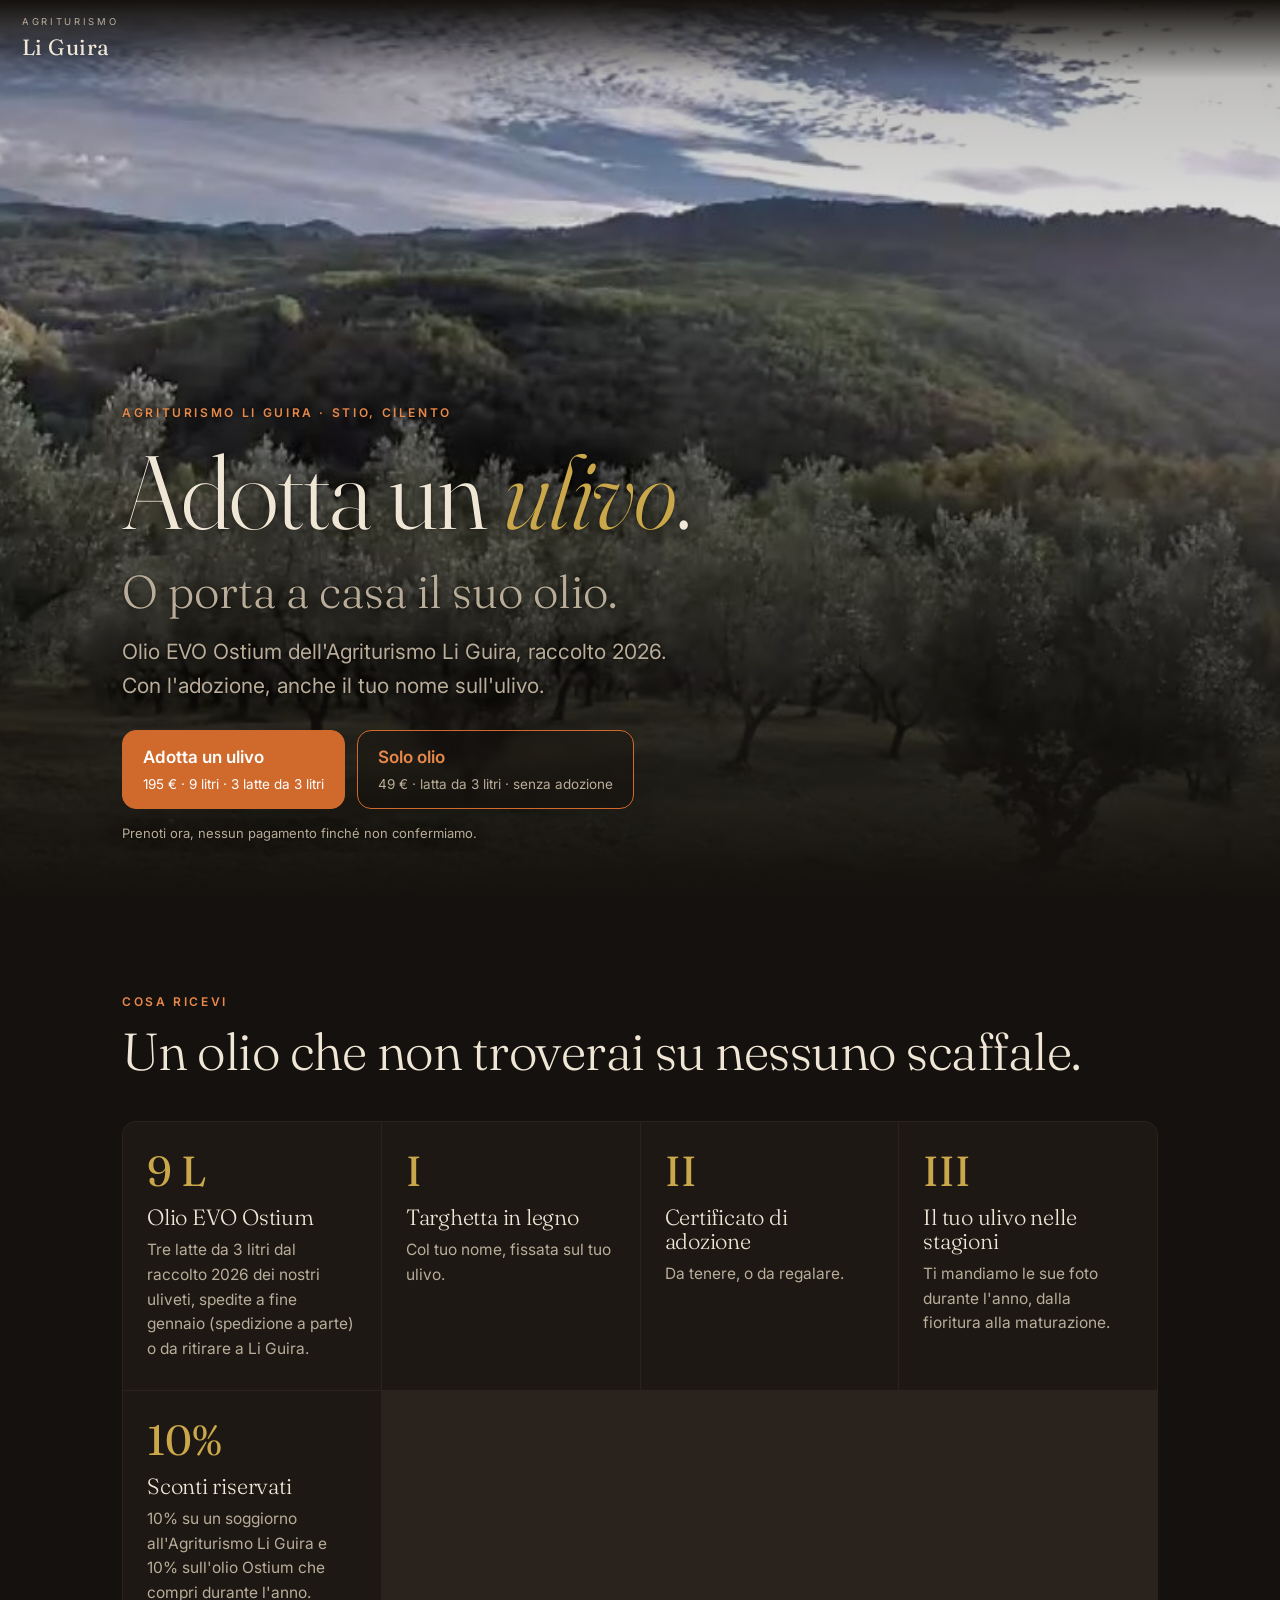
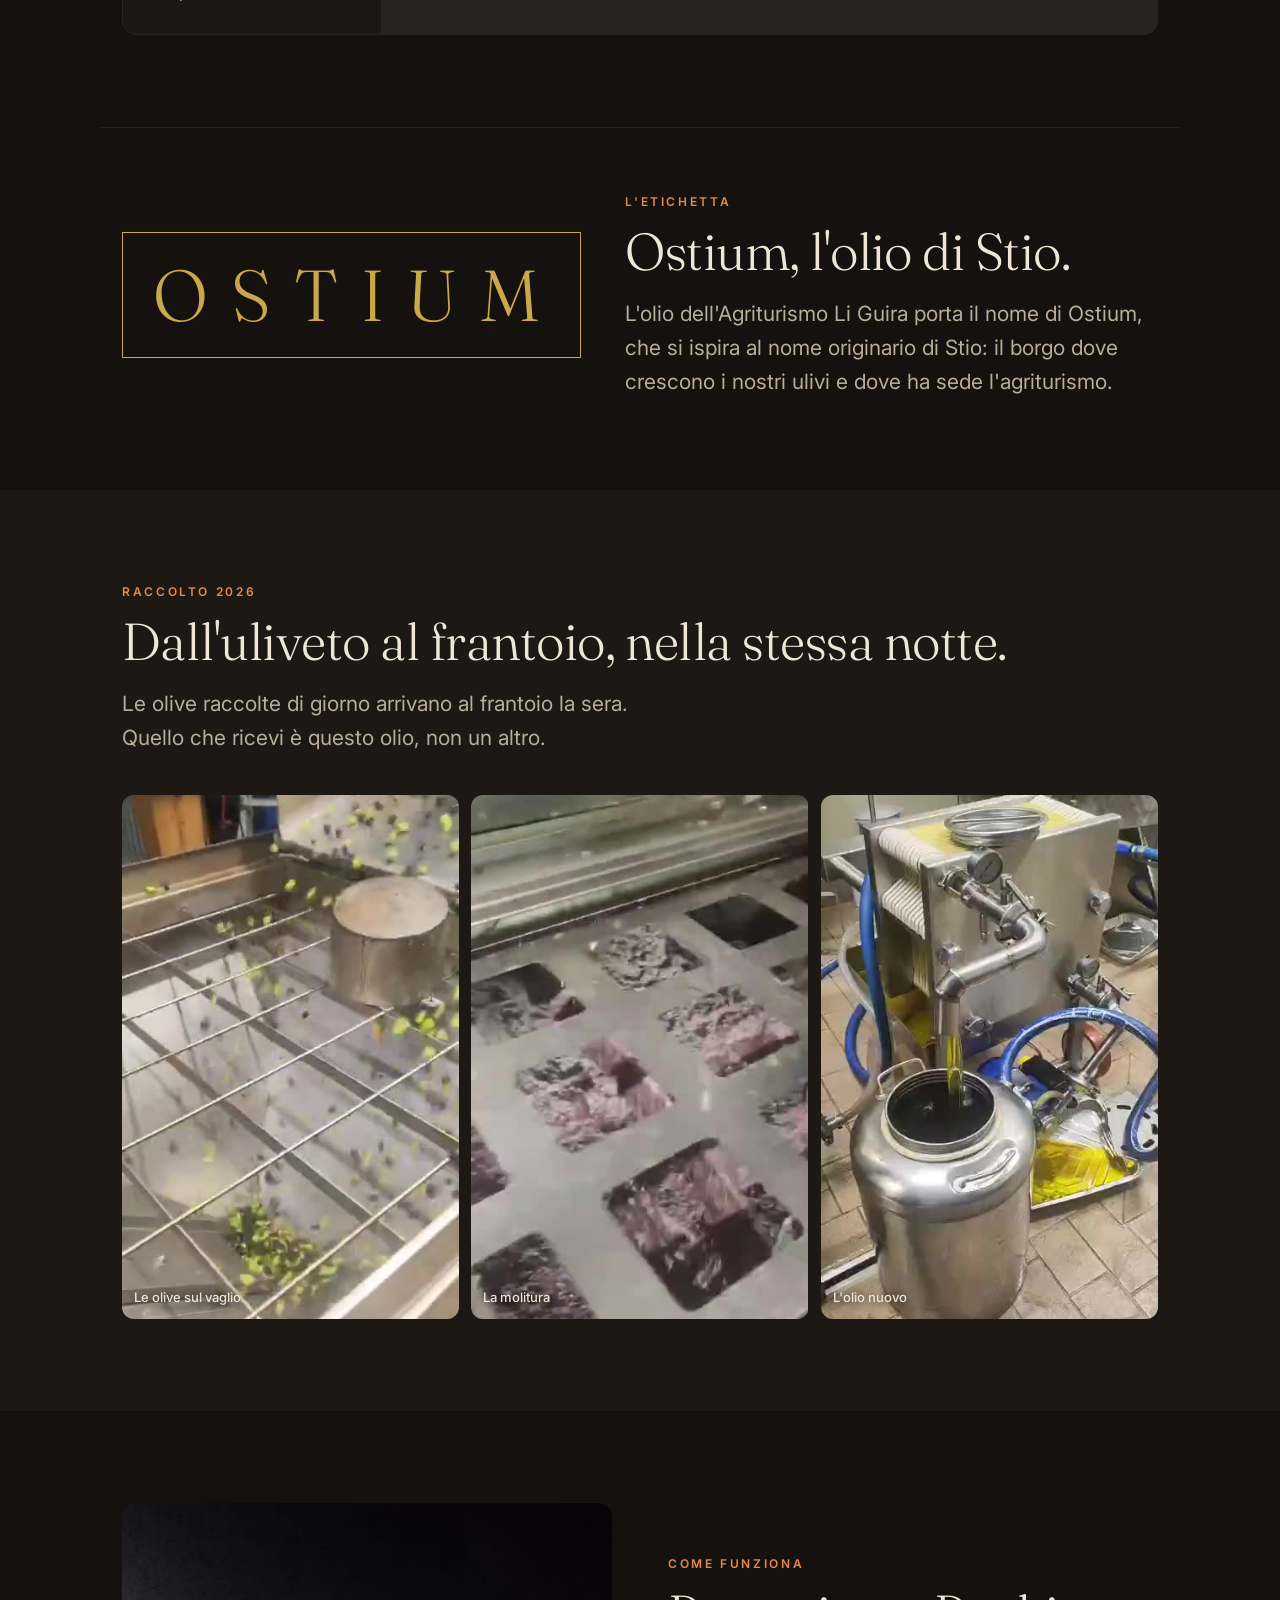
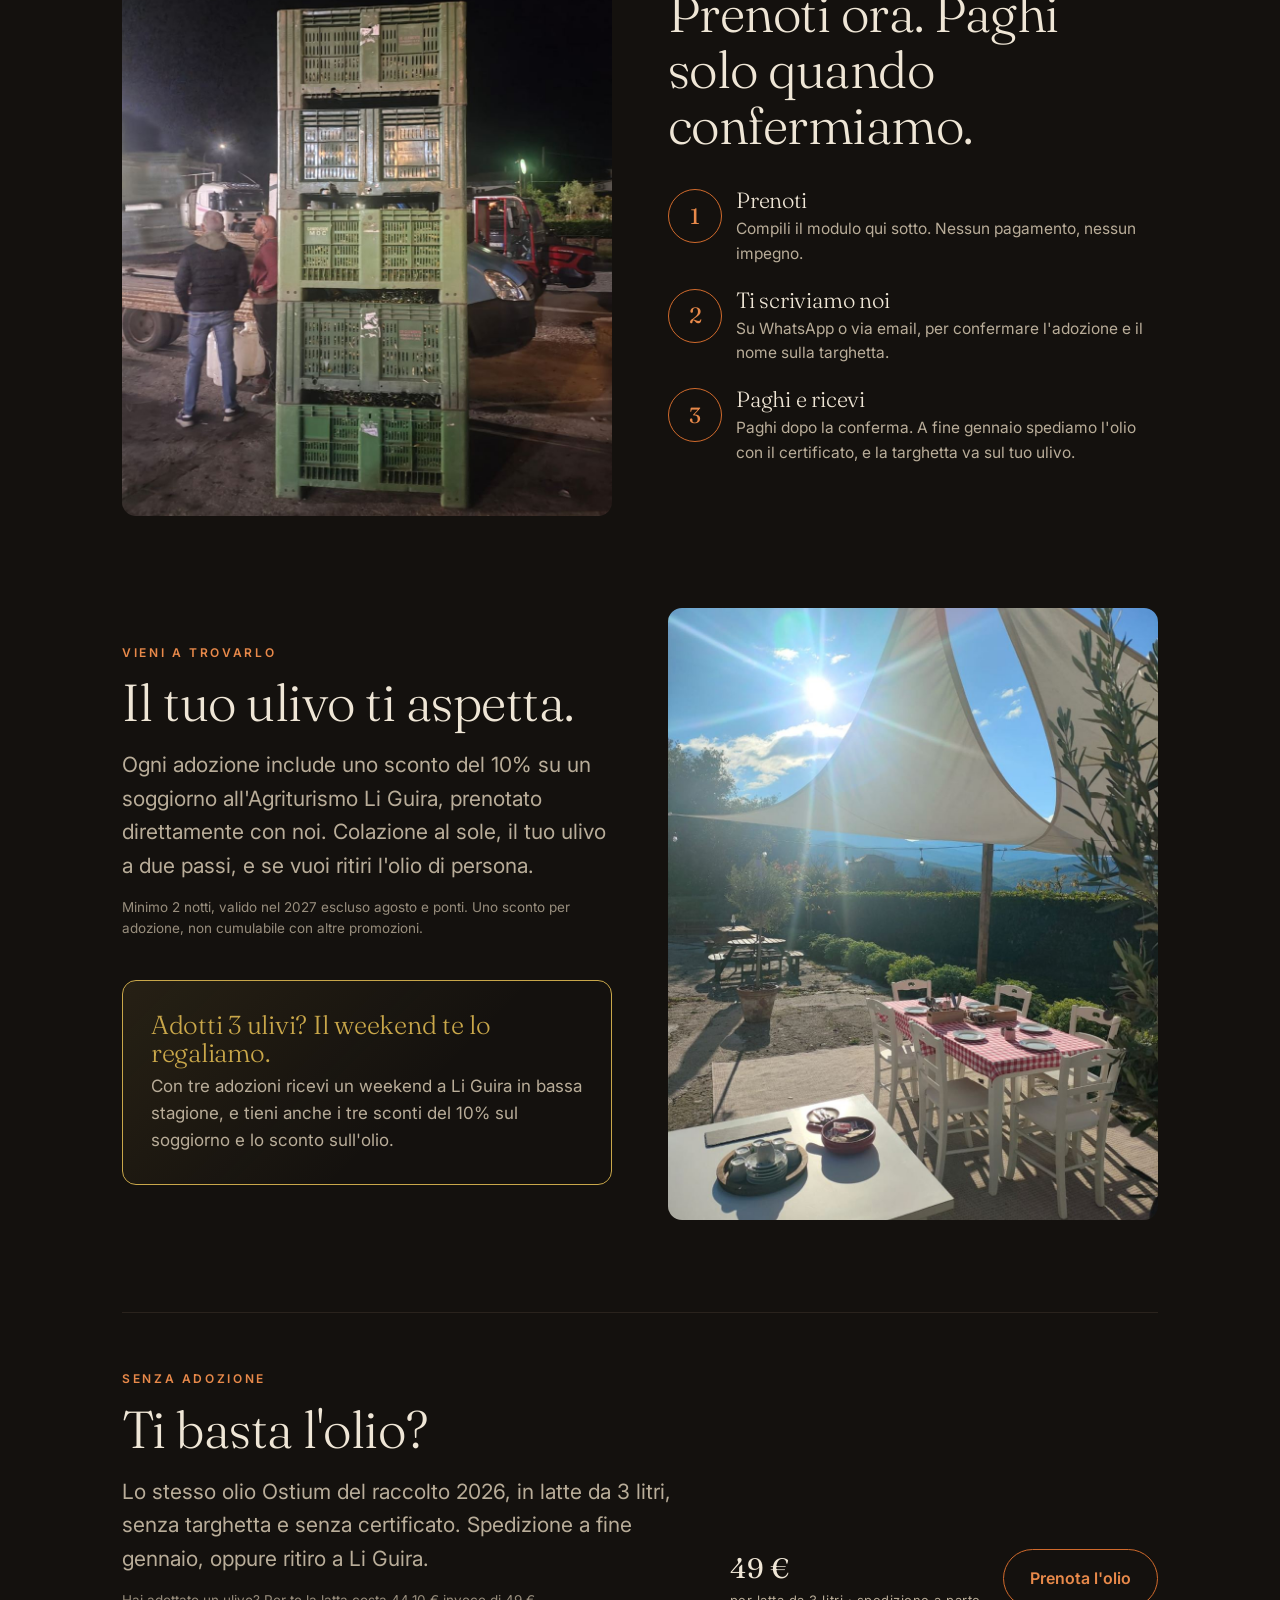
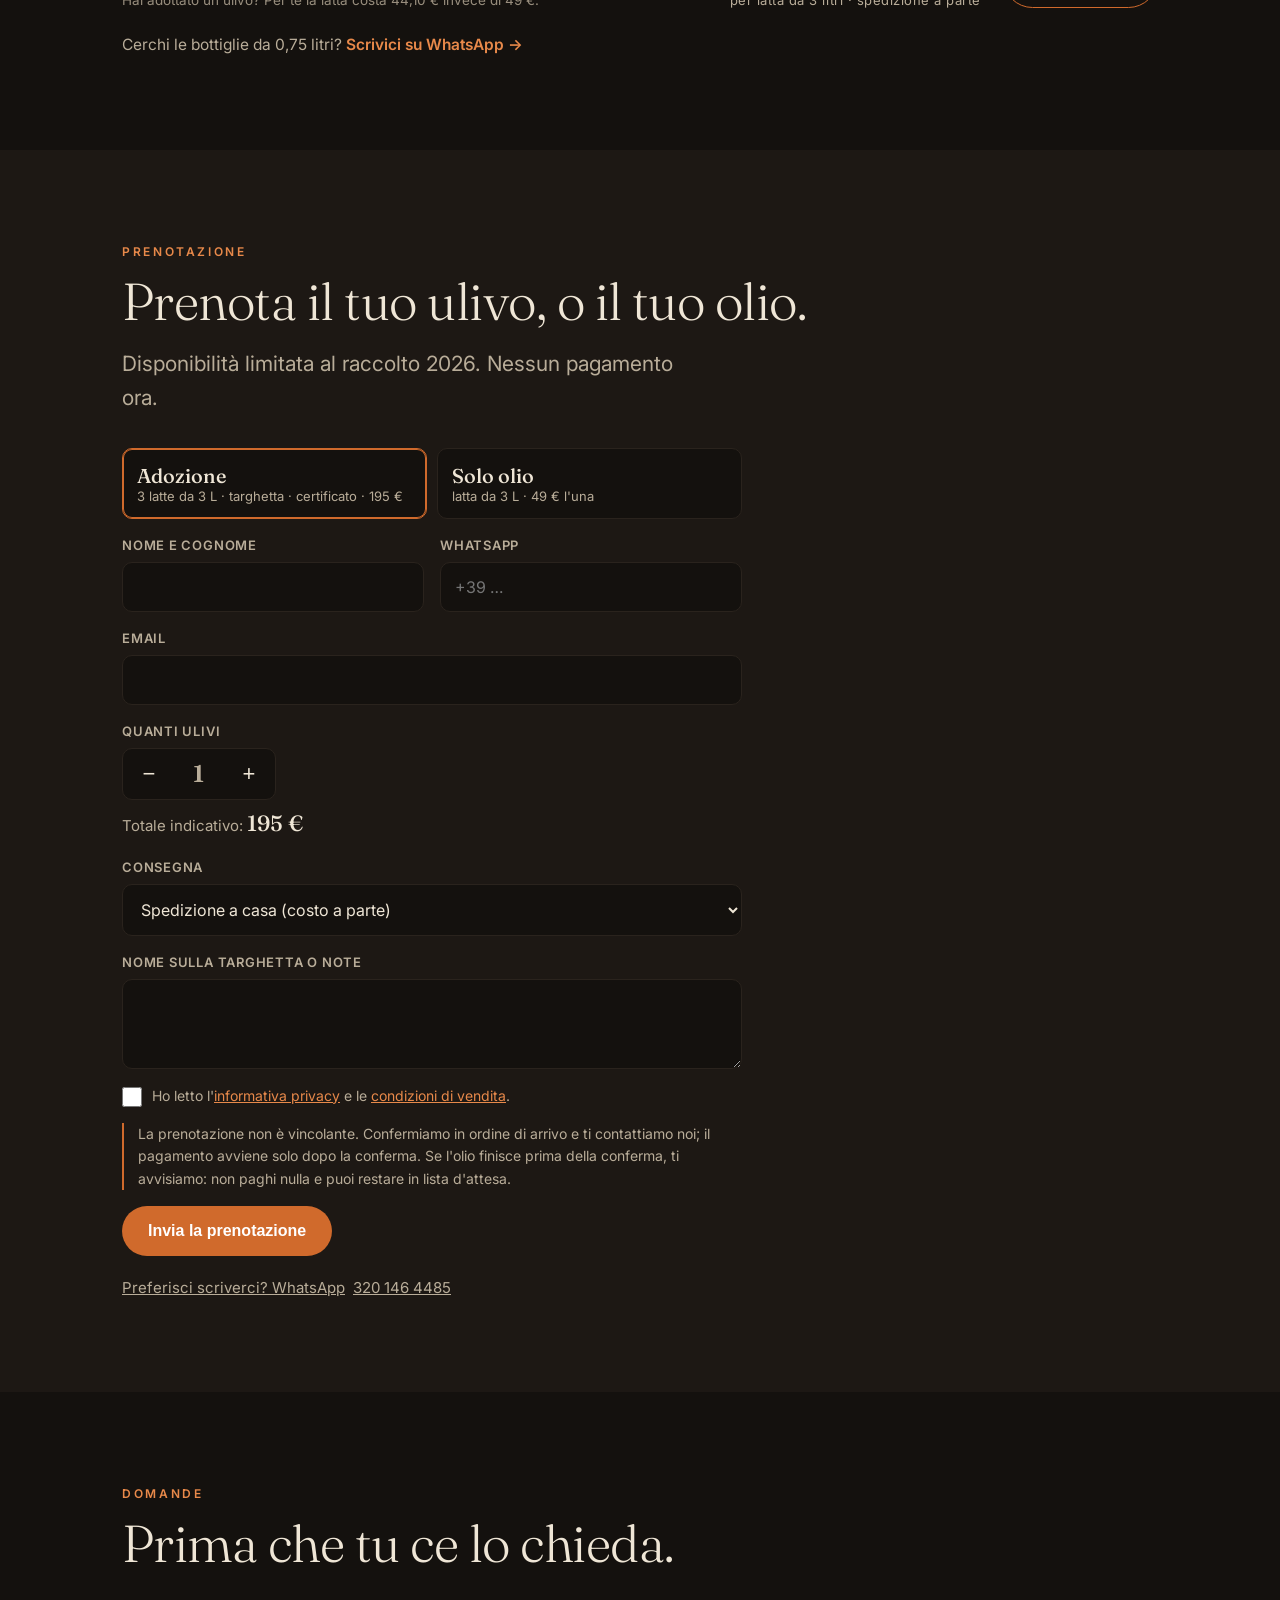
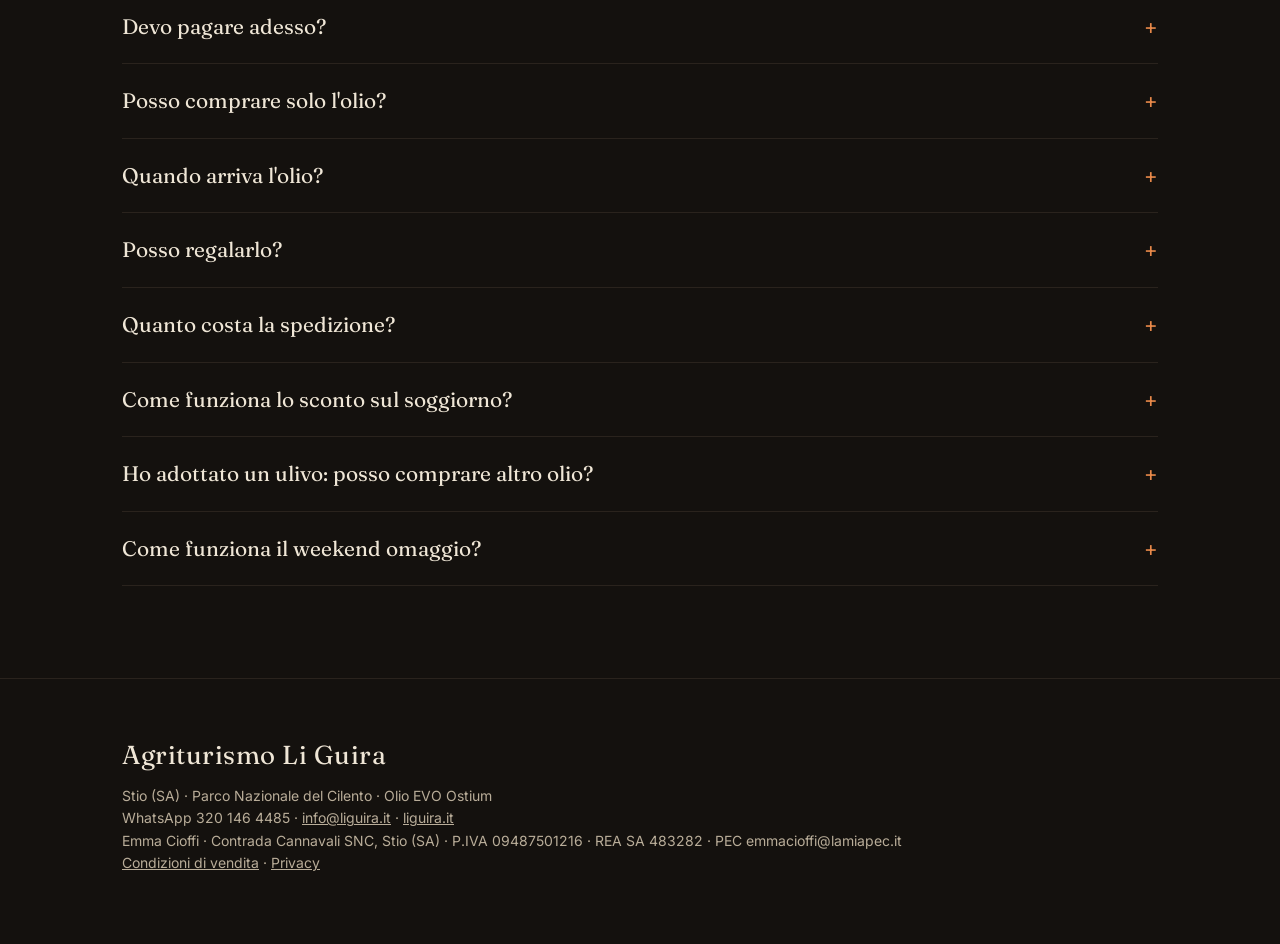
==== adotta/it/index.html @ e8464a52 "Adotta un ulivo: versione italiana (195 € adozione, 49 € latta) su /adotta/it/ Co-Authored-By: Claud" ====
<!DOCTYPE html>
<html lang="it">
<head>
<meta charset="utf-8">
<meta name="viewport" content="width=device-width, initial-scale=1">
<title>Adotta un ulivo — Agriturismo Li Guira</title>
<meta name="description" content="Adoptieren Sie einen Olivenbaum im Cilento: 9 Liter natives Olivenöl extra Ostium, nach Hause geliefert, mit Namensschild und Urkunde. Adopt an olive tree at Agriturismo Li Guira, Italy.">
<link rel="preconnect" href="https://fonts.googleapis.com">
<link rel="preconnect" href="https://fonts.gstatic.com" crossorigin>
<link href="https://fonts.googleapis.com/css2?family=Fraunces:opsz,wght@9..144,300;9..144,500&family=Inter:wght@400;500;600&display=swap" rel="stylesheet">
<style>
:root{
  --notte:#14110e; --notte2:#1d1814; --cenere:#2a231d;
  --brace:#d06a2c; --brace2:#e8894a; --oro:#c9a74a;
  --crema:#efe6d6; --crema2:#b9ad99; --oliva:#8c9159;
  --serif:'Fraunces',Georgia,serif; --sans:'Inter',system-ui,sans-serif;
}
*{box-sizing:border-box;margin:0;padding:0}
html{scroll-behavior:smooth}
body{background:var(--notte);color:var(--crema);font-family:var(--sans);font-size:17px;line-height:1.6;-webkit-font-smoothing:antialiased}
img,video{display:block;max-width:100%}
a{color:inherit}
.wrap{max-width:1080px;margin:0 auto;padding:0 22px}
.eyebrow{font-size:12px;letter-spacing:.22em;text-transform:uppercase;color:var(--brace2);font-weight:600}
h1,h2,h3{font-family:var(--serif);font-weight:300;line-height:1.08;letter-spacing:-.01em}
h2{font-size:clamp(32px,5.5vw,52px);margin:12px 0 18px}
p.lead{font-size:clamp(18px,2.2vw,21px);color:var(--crema2);max-width:560px}

/* top bar */
.bar{position:fixed;top:0;left:0;right:0;z-index:20;display:flex;justify-content:space-between;align-items:center;padding:14px 22px;background:linear-gradient(var(--notte) 0%,transparent);}
.logo{font-family:var(--serif);font-size:22px;letter-spacing:.02em;text-decoration:none}
.lang{display:flex;gap:4px;background:rgba(20,17,14,.6);border:1px solid var(--cenere);border-radius:99px;padding:3px}
.lang button{background:none;border:0;color:var(--crema2);font:600 12px var(--sans);letter-spacing:.08em;padding:6px 11px;border-radius:99px;cursor:pointer}
.lang button.on{background:var(--crema);color:var(--notte)}

.logo small{display:block;font-family:var(--sans);font-size:9.5px;letter-spacing:.28em;text-transform:uppercase;color:var(--crema2);margin-bottom:1px}
footer .logo{font-size:26px}
.ostium{display:grid;grid-template-columns:auto 1fr;gap:44px;align-items:center;border-top:1px solid var(--cenere);padding-top:64px}
.ost-mark{font-family:var(--serif);font-weight:300;font-size:clamp(40px,8vw,72px);letter-spacing:.32em;color:var(--oro);border:1px solid var(--oro);padding:26px 18px 26px 30px;line-height:1}
@media(max-width:700px){.ostium{grid-template-columns:1fr;gap:28px}.ost-mark{justify-self:start}}
.hero h1{margin-bottom:4px}
.h1b{font-family:var(--serif);font-weight:300;font-size:clamp(26px,4.6vw,46px);line-height:1.1;color:var(--crema2);margin-bottom:18px}
.choices{gap:12px!important}
.choice{display:flex;flex-direction:column;gap:2px;text-decoration:none;border:1px solid var(--brace);border-radius:14px;padding:13px 20px;min-width:210px;background:rgba(20,17,14,.35);backdrop-filter:blur(4px);transition:background .2s}
.choice b{font-size:17px;font-weight:600;color:var(--brace2)}
.choice span{font-size:13.5px;color:var(--crema2)}
.choice.main{background:var(--brace)}
.choice.main b,.choice.main span{color:#fff}
.choice:hover{background:var(--brace2)}.choice:hover b,.choice:hover span{color:#fff}
.hero .wrap .eyebrow,.hero h1,.h1b,.hero .lead,.hero-note{text-shadow:0 1px 14px rgba(0,0,0,.65),0 0 2px rgba(0,0,0,.4)}
.hero-note{font-size:13px;color:var(--crema2);margin-top:14px}
@media(max-width:480px){.choice{flex:1 1 100%}}
/* hero */
.hero{position:relative;min-height:100svh;display:flex;align-items:flex-end;overflow:hidden}
.hero video,.hero img{position:absolute;inset:0;width:100%;height:100%;object-fit:cover}
.hero img{object-position:center 70%}
.hero .h-wide{display:none}
@media(min-width:820px){.hero .h-wide{display:block}.hero .h-tall{display:none}}
.hero::after{content:"";position:absolute;inset:0;background:linear-gradient(180deg,rgba(20,17,14,.35) 0%,rgba(20,17,14,.05) 35%,rgba(20,17,14,.55) 70%,var(--notte) 100%)}
.hero .wrap{position:relative;z-index:2;padding-bottom:56px;width:100%}
.hero h1{font-size:clamp(48px,10vw,104px);margin:14px 0 18px}
.hero h1 em{font-style:italic;color:var(--oro)}
.cta{white-space:nowrap;display:inline-flex;align-items:center;gap:10px;background:var(--brace);color:#fff;text-decoration:none;font-weight:600;font-size:16px;padding:16px 26px;border-radius:99px;border:0;cursor:pointer;transition:background .2s}
.cta:hover{background:var(--brace2)}
.hero .row{display:flex;flex-wrap:wrap;align-items:center;gap:18px;margin-top:28px}
.price-tag{font-family:var(--serif);font-size:28px}
.price-tag small{font-family:var(--sans);font-size:13px;color:var(--crema2);display:block;letter-spacing:.04em}

section{padding:92px 0}

/* cosa ricevi */
.grid4{display:grid;grid-template-columns:repeat(auto-fit,minmax(220px,1fr));gap:1px;background:var(--cenere);border:1px solid var(--cenere);border-radius:14px;overflow:hidden;margin-top:42px}
.item{background:var(--notte2);padding:28px 24px}
.item .n{font-family:var(--serif);font-size:42px;color:var(--oro);line-height:1}
.item h3{font-size:22px;margin:14px 0 8px}
.item p{color:var(--crema2);font-size:15.5px}

/* filiera video */
.filiera{background:var(--notte2)}
.clips{display:grid;grid-template-columns:repeat(3,1fr);gap:12px;margin-top:40px}
.clip{position:relative;border-radius:12px;overflow:hidden;aspect-ratio:9/14;background:var(--cenere)}
.clip video{width:100%;height:100%;object-fit:cover}
.clip span{position:absolute;left:12px;bottom:12px;right:12px;font-size:13px;font-weight:500;text-shadow:0 1px 8px rgba(0,0,0,.8)}
@media(max-width:620px){.clips{grid-template-columns:repeat(3,72%);overflow-x:auto;scroll-snap-type:x mandatory;margin-right:-22px;padding-right:22px}.clip{scroll-snap-align:start}}

/* split */
.split{display:grid;grid-template-columns:1fr 1fr;gap:56px;align-items:center}
.split img{border-radius:14px;width:100%;aspect-ratio:4/5;object-fit:cover}
@media(max-width:820px){.split{grid-template-columns:1fr;gap:32px}}

/* come funziona */
.steps{counter-reset:s;display:grid;gap:22px;margin-top:36px}
.step{display:grid;grid-template-columns:52px 1fr;gap:16px;align-items:start}
.step::before{counter-increment:s;content:counter(s);width:52px;height:52px;border-radius:50%;border:1px solid var(--brace);color:var(--brace2);display:grid;place-items:center;font-family:var(--serif);font-size:22px}
.step h3{font-size:22px;margin-bottom:4px}
.step p{color:var(--crema2);font-size:15.5px}

/* bonus */
.bonus{border:1px solid var(--oro);border-radius:14px;padding:30px 28px;margin-top:40px;background:linear-gradient(135deg,rgba(201,167,74,.10),transparent 60%)}
.bonus h3{font-size:26px;color:var(--oro);margin-bottom:6px}
.bonus p{color:var(--crema2)}

/* form */
.prenota{background:var(--notte2)}
form{display:grid;gap:16px;margin-top:34px;max-width:620px}
label{display:grid;gap:6px;font-size:13px;font-weight:600;letter-spacing:.06em;text-transform:uppercase;color:var(--crema2)}
input,select,textarea{font:16px var(--sans);color:var(--crema);background:var(--notte);border:1px solid var(--cenere);border-radius:10px;padding:14px 14px;width:100%}
input:focus,select:focus,textarea:focus{outline:none;border-color:var(--brace)}
.two{display:grid;grid-template-columns:1fr 1fr;gap:16px}
@media(max-width:560px){.two{grid-template-columns:1fr}}
.stepper{display:flex;align-items:center;gap:0;border:1px solid var(--cenere);border-radius:10px;overflow:hidden;background:var(--notte);width:max-content}
.stepper button{background:none;border:0;color:var(--crema);font-size:22px;width:52px;height:50px;cursor:pointer}
.stepper output{min-width:48px;text-align:center;font-family:var(--serif);font-size:24px}
.total{font-size:15px;color:var(--crema2);text-transform:none;letter-spacing:0;font-weight:400}
.total b{color:var(--crema);font-family:var(--serif);font-size:22px;font-weight:500}
.total .gift{color:var(--oro);display:none}
.check{display:flex;gap:10px;align-items:flex-start;text-transform:none;letter-spacing:0;font-weight:400;font-size:14px}
.check input{width:20px;height:20px;margin-top:2px;accent-color:var(--brace);flex:none}
.note{font-size:14px;color:var(--crema2);border-left:2px solid var(--brace);padding-left:14px}
.wa{display:inline-flex;gap:8px;align-items:center;color:var(--crema2);font-size:15px;margin-top:4px}
.done{display:none;border:1px solid var(--oliva);border-radius:14px;padding:28px;max-width:620px;margin-top:34px}
.done h3{font-size:28px;margin-bottom:8px}

.solo{display:flex;flex-wrap:wrap;justify-content:space-between;align-items:flex-end;gap:28px;border-top:1px solid var(--cenere);padding-top:56px}
.solo-box{display:flex;align-items:center;gap:22px}
.check a{color:var(--brace2)}
footer a{color:var(--crema2)}
.todo-f{color:var(--oro)}
.terms{font-size:13.5px;color:var(--crema2);opacity:.8;margin-top:14px;max-width:520px}
.bottiglie{margin-top:22px;color:var(--crema2);font-size:15.5px}
.bottiglie a{color:var(--brace2);font-weight:600;text-decoration:none}
.cta.ghost{background:none;border:1px solid var(--brace);color:var(--brace2)}
.cta.ghost:hover{background:var(--brace);color:#fff}
.pick{display:grid;grid-template-columns:1fr 1fr;gap:10px}
.pick button{text-align:left;background:var(--notte);border:1px solid var(--cenere);border-radius:10px;padding:14px;color:var(--crema);cursor:pointer;font-family:var(--sans)}
.pick button b{display:block;font-family:var(--serif);font-weight:500;font-size:20px}
.pick button small{color:var(--crema2);font-size:13px}
.pick button.on{border-color:var(--brace);box-shadow:inset 0 0 0 1px var(--brace)}
/* faq */
details{border-bottom:1px solid var(--cenere);padding:20px 0}
summary{cursor:pointer;font-family:var(--serif);font-size:21px;list-style:none;display:flex;justify-content:space-between;gap:16px}
summary::after{content:"+";color:var(--brace2);font-family:var(--sans)}
details[open] summary::after{content:"–"}
details p{color:var(--crema2);margin-top:10px;font-size:15.5px}

footer{padding:56px 0 70px;border-top:1px solid var(--cenere);color:var(--crema2);font-size:14px}
footer .logo{font-size:26px;color:var(--crema);display:block;margin-bottom:8px}

.fade{opacity:0;transform:translateY(18px);transition:opacity .8s ease,transform .8s ease}
.fade.in{opacity:1;transform:none}
@media(prefers-reduced-motion:reduce){.fade{opacity:1;transform:none}html{scroll-behavior:auto}}
.sticky{position:fixed;left:16px;right:16px;bottom:16px;z-index:30;display:none;justify-content:center}
@media(max-width:820px){.sticky.show{display:flex}.sticky .cta{width:100%;justify-content:center;box-shadow:0 8px 28px rgba(0,0,0,.5)}}
</style>
</head>
<body>

<header class="bar">
  <a class="logo" href="#top"><small>Agriturismo</small>Li Guira</a>
</header>

<main id="top">
<section class="hero" style="padding:0">
  <video class="h-tall" src="../media/hero-v.mp4" poster="../media/hero-v.jpg" autoplay muted loop playsinline></video>
  <img class="h-wide" src="../media/cover.jpg" alt="L'uliveto di Li Guira con le montagne del Cilento">
  <div class="wrap">
    <div class="eyebrow" data-t="hero_eye">Agriturismo Li Guira · Stio, Cilento</div>
    <h1 data-t="hero_h">Adotta un <em>ulivo</em>.</h1>
    <p class="h1b" data-t="hero_h2">O porta a casa il suo olio.</p>
    <p class="lead" data-t="hero_p">Olio EVO Ostium dell'Agriturismo Li Guira, raccolto 2026. Con l'adozione, anche il tuo nome sull'ulivo.</p>
    <div class="row choices">
      <a class="choice main" href="#prenota" data-pick="adozione"><b data-t="hc1">Adotta un ulivo</b><span data-t="hc1s">195 € · 9 litri · 3 latte da 3 litri</span></a>
      <a class="choice" href="#prenota" data-pick="olio"><b data-t="hc2">Solo olio</b><span data-t="hc2s">49 € · latta da 3 litri · senza adozione</span></a>
    </div>
    <p class="hero-note" data-t="hero_price">Prenoti ora, nessun pagamento finché non confermiamo.</p>
    </div>
  </div>
</section>

<section>
  <div class="wrap fade">
    <div class="eyebrow" data-t="get_eye">Cosa ricevi</div>
    <h2 data-t="get_h">Un olio che non troverai su nessuno scaffale.</h2>
    <div class="grid4">
      <div class="item"><div class="n">9 L</div><h3 data-t="g1h">Olio EVO Ostium</h3><p data-t="g1p">Tre latte da 3 litri dal raccolto 2026 dei nostri uliveti, spedite a fine gennaio (spedizione a parte) o da ritirare a Li Guira.</p></div>
      <div class="item"><div class="n">I</div><h3 data-t="g2h">Targhetta in legno</h3><p data-t="g2p">Col tuo nome, fissata sul tuo ulivo.</p></div>
      <div class="item"><div class="n">II</div><h3 data-t="g3h">Certificato di adozione</h3><p data-t="g3p">Da tenere, o da regalare.</p></div>
      <div class="item"><div class="n">III</div><h3 data-t="g4h">Il tuo ulivo nelle stagioni</h3><p data-t="g4p">Ti mandiamo le sue foto durante l'anno, dalla fioritura alla maturazione.</p></div>
      <div class="item"><div class="n">10%</div><h3 data-t="g5h">Sconti riservati</h3><p data-t="g5p">10% su un soggiorno all'Agriturismo Li Guira e 10% sull'olio Ostium che compri durante l'anno.</p></div>
    </div>
  </div>
</section>

<section style="padding-top:0">
  <div class="wrap fade ostium">
    <div class="ost-mark" aria-hidden="true">OSTIUM</div>
    <div>
      <div class="eyebrow" data-t="os_eye">L'etichetta</div>
      <h2 data-t="os_h">Ostium, l'olio di Stio.</h2>
      <p class="lead" data-t="os_p">L'olio dell'Agriturismo Li Guira porta il nome di Ostium, che si ispira al nome originario di Stio: il borgo dove crescono i nostri ulivi e dove ha sede l'agriturismo.</p>
    </div>
  </div>
</section>

<section class="filiera">
  <div class="wrap fade">
    <div class="eyebrow" data-t="fil_eye">Raccolto 2026</div>
    <h2 data-t="fil_h">Dall'uliveto al frantoio, nella stessa notte.</h2>
    <p class="lead" data-t="fil_p">Le olive raccolte di giorno arrivano al frantoio la sera. Quello che ricevi è questo olio, non un altro.</p>
    <div class="clips">
      <div class="clip"><video data-src="../media/caduta.mp4" poster="../media/caduta.jpg" muted loop playsinline></video><span data-t="c1">Le olive sul vaglio</span></div>
      <div class="clip"><video data-src="../media/molitura.mp4" poster="../media/molitura.jpg" muted loop playsinline></video><span data-t="c2">La molitura</span></div>
      <div class="clip"><video data-src="../media/olio.mp4" poster="../media/olio.jpg" muted loop playsinline></video><span data-t="c3">L'olio nuovo</span></div>
    </div>
  </div>
</section>

<section>
  <div class="wrap split fade">
    <img src="../media/notte.jpg" alt="Cassoni di olive al frantoio di notte" loading="lazy">
    <div>
      <div class="eyebrow" data-t="how_eye">Come funziona</div>
      <h2 data-t="how_h">Prenoti ora. Paghi solo quando confermiamo.</h2>
      <div class="steps">
        <div class="step"><div><h3 data-t="s1h">Prenoti</h3><p data-t="s1p">Compili il modulo qui sotto. Nessun pagamento, nessun impegno.</p></div></div>
        <div class="step"><div><h3 data-t="s2h">Ti scriviamo noi</h3><p data-t="s2p">Su WhatsApp o via email, per confermare l'adozione e il nome sulla targhetta.</p></div></div>
        <div class="step"><div><h3 data-t="s3h">Paghi e ricevi</h3><p data-t="s3p">Paghi dopo la conferma. A fine gennaio spediamo l'olio con il certificato, e la targhetta va sul tuo ulivo.</p></div></div>
      </div>
    </div>
  </div>
</section>

<section style="padding-top:0">
  <div class="wrap split fade">
    <div>
      <div class="eyebrow" data-t="rit_eye">Vieni a trovarlo</div>
      <h2 data-t="rit_h">Il tuo ulivo ti aspetta.</h2>
      <p class="lead" data-t="rit_p">Ogni adozione include uno sconto del 10% su un soggiorno all'Agriturismo Li Guira, prenotato direttamente con noi. Colazione al sole, il tuo ulivo a due passi, e se vuoi ritiri l'olio di persona.</p>
      <p class="terms" data-t="rit_t">Minimo 2 notti, valido nel 2027 escluso agosto e ponti. Uno sconto per adozione, non cumulabile con altre promozioni.</p>
      <div class="bonus">
        <h3 data-t="b_h">Adotti 3 ulivi? Il weekend te lo regaliamo.</h3>
        <p data-t="b_p">Con tre adozioni ricevi un weekend a Li Guira in bassa stagione, e tieni anche i tre sconti del 10% sul soggiorno e lo sconto sull'olio.</p>
      </div>
    </div>
    <img src="../media/terrazza.jpg" alt="Terrazza di Li Guira con vista sulle montagne del Cilento" loading="lazy">
  </div>
</section>

<section style="padding-top:0">
  <div class="wrap fade">
    <div class="solo">
      <div>
        <div class="eyebrow" data-t="so_eye">Senza adozione</div>
        <h2 data-t="so_h">Ti basta l'olio?</h2>
        <p class="lead" data-t="so_p">Lo stesso olio Ostium del raccolto 2026, in latte da 3 litri, senza targhetta e senza certificato. Spedizione a fine gennaio, oppure ritiro a Li Guira.</p>
        <p class="terms" data-t="so_ad">Hai adottato un ulivo? Per te la latta costa 44,10 € invece di 49 €.</p>
      </div>
      <div class="solo-box">
        <div class="price-tag">49 €<small data-t="so_unit">per latta da 3 litri · spedizione a parte</small></div>
        <a class="cta ghost" href="#prenota" data-pick="olio" data-t="so_btn">Prenota l'olio</a>
      </div>
    </div>
    <p class="bottiglie"><span data-t="bt_p">Cerchi le bottiglie da 0,75 litri?</span> <a id="bt" href="https://wa.me/393201464485?text=Ciao%21%20Vorrei%20informazioni%20sulle%20bottiglie%20d%27olio%20da%200%2C75%20L." data-t="bt_a">Scrivici su WhatsApp →</a></p>
  </div>
</section>

<section class="prenota" id="prenota">
  <div class="wrap">
    <div class="eyebrow" data-t="f_eye">Prenotazione</div>
    <h2 data-t="f_h">Prenota il tuo ulivo, o il tuo olio.</h2>
    <p class="lead" data-t="f_p">Disponibilità limitata al raccolto 2026. Nessun pagamento ora.</p>

    <form id="f" novalidate>
      <div class="pick" role="radiogroup">
        <button type="button" class="on" data-tipo="adozione"><b data-t="t_ad">Adozione</b><small data-t="t_ad_s">3 latte da 3 L · targhetta · certificato · 195 €</small></button>
        <button type="button" data-tipo="olio"><b data-t="t_ol">Solo olio</b><small data-t="t_ol_s">latta da 3 L · 49 € l'una</small></button>
      </div>
      <div class="two">
        <label><span data-t="l_nome">Nome e cognome</span><input name="nome" required autocomplete="name"></label>
        <label><span data-t="l_tel">WhatsApp</span><input name="whatsapp" type="tel" required autocomplete="tel" placeholder="+39 …"></label>
      </div>
      <label><span data-t="l_email">Email</span><input name="email" type="email" required autocomplete="email"></label>
      <label><span id="qlab" data-t="l_ulivi">Quanti ulivi</span>
        <div class="stepper"><button type="button" data-d="-1" aria-label="meno">−</button><output id="qn">1</output><button type="button" data-d="1" aria-label="più">+</button></div>
        <span class="total"><span data-t="l_tot">Totale indicativo</span>: <b id="tot">195 €</b> <span class="gift" id="gift" data-t="l_gift">· weekend in omaggio</span></span>
      </label>
      <label><span data-t="l_rit">Consegna</span>
        <select name="ritiro">
          <option value="Spedizione" data-t="o_sped">Spedizione a casa (costo a parte)</option>
          <option value="Ritiro a Li Guira" data-t="o_rit">Ritiro a Li Guira (senza spedizione)</option>
          <option value="Da decidere" data-t="o_dec">Decido più avanti</option>
        </select>
      </label>
      <input type="hidden" name="paese" value="Italia">
      <label><span data-t="l_note">Nome sulla targhetta o note</span><textarea name="note" rows="3"></textarea></label>
      <label class="check"><input type="checkbox" name="privacy" required><span data-t="l_priv">Ho letto l'<a href="privacy.html">informativa privacy</a> e le <a href="condizioni.html">condizioni di vendita</a>.</span></label>
      <p class="note" data-t="f_note">La prenotazione non è vincolante. Confermiamo in ordine di arrivo e ti contattiamo noi; il pagamento avviene solo dopo la conferma. Se l'olio finisce prima della conferma, ti avvisiamo: non paghi nulla e puoi restare in lista d'attesa.</p>
      <div><button class="cta" type="submit" id="sub" data-t="f_btn">Invia la prenotazione</button></div>
      <a class="wa" href="https://wa.me/393201464485" id="wa"><span data-t="f_wa">Preferisci scriverci? WhatsApp</span> 320 146 4485</a>
    </form>

    <div class="done" id="done">
      <h3 data-t="d_h">Grazie, il tuo ulivo ti aspetta.</h3>
      <p data-t="d_p">Abbiamo ricevuto la prenotazione. Ti scriviamo nei prossimi giorni per confermarla.</p>
    </div>
  </div>
</section>

<section>
  <div class="wrap fade">
    <div class="eyebrow" data-t="faq_eye">Domande</div>
    <h2 data-t="faq_h">Prima che tu ce lo chieda.</h2>
    <details><summary data-t="q1">Devo pagare adesso?</summary><p data-t="a1">No. Ora prenoti soltanto. Ti scriviamo per confermare e ti mandiamo i dati per il pagamento.</p></details>
    <details><summary data-t="q6">Posso comprare solo l'olio?</summary><p data-t="a6">Sì: la latta da 3 litri costa 49 €, ed è lo stesso olio Ostium del raccolto 2026. Scegli "Solo olio" nel modulo e indica quante latte vuoi. Per le bottiglie da 0,75 litri scrivici su WhatsApp.</p></details>
    <details><summary data-t="q2">Quando arriva l'olio?</summary><p data-t="a2">Spediamo a fine gennaio. Se scegli il ritiro, lo prendi quando vieni a Li Guira.</p></details>
    <details><summary data-t="q3">Posso regalarlo?</summary><p data-t="a3">Sì. Scrivi nelle note il nome da mettere sulla targhetta e sul certificato: possiamo intestarli a chi vuoi.</p></details>
    <details><summary data-t="q4">Quanto costa la spedizione?</summary><p data-t="a4">Dipende dalla destinazione e dal numero di latte. Te lo diciamo prima della conferma, così decidi con il prezzo completo. Se preferisci, ritiri a Li Guira senza spese.</p></details>
    <details><summary data-t="q7">Come funziona lo sconto sul soggiorno?</summary><p data-t="a7">Ogni ulivo adottato dà diritto a uno sconto del 10% su un soggiorno all'Agriturismo Li Guira prenotato direttamente con noi (WhatsApp o sito): minimo 2 notti, nel 2027, escluso agosto e ponti. Non è cumulabile con altre promozioni e non vale per l'acquisto del solo olio.</p></details>
    <details><summary data-t="q8">Ho adottato un ulivo: posso comprare altro olio?</summary><p data-t="a8">Sì, con il 10% di sconto: la latta ti costa 44,10 € invece di 49 €. Vale per tutto il 2027, fino a esaurimento dell'olio del raccolto.</p></details>
    <details><summary data-t="q5">Come funziona il weekend omaggio?</summary><p data-t="a5">Adottando tre ulivi ricevi un weekend a Li Guira in bassa stagione. Date e alloggio li concordiamo insieme. Il weekend si aggiunge agli sconti: tieni i tre sconti del 10% sul soggiorno e il 10% sull'olio.</p></details>
  </div>
</section>
</main>

<footer>
  <div class="wrap">
    <span class="logo">Agriturismo Li Guira</span>
    Stio (SA) · Parco Nazionale del Cilento · Olio EVO Ostium<br>
    WhatsApp 320 146 4485 · <a href="mailto:info@liguira.it">info@liguira.it</a> · <a href="https://www.liguira.it">liguira.it</a><br>
    Emma Cioffi · Contrada Cannavali SNC, Stio (SA) · P.IVA 09487501216 · REA SA 483282 · PEC emmacioffi@lamiapec.it<br>
    <a href="condizioni.html" data-t="ft_cond">Condizioni di vendita</a> · <a href="privacy.html">Privacy</a>
  </div>
</footer>

<div class="sticky" id="sticky"><a class="cta" href="#prenota" data-t="cta">Prenota la tua adozione</a></div>

<script>
/* Incolla qui l'URL della Web App di Apps Script collegata allo Sheet. Vuoto = invio via WhatsApp. */
const SCRIPT_URL = "";
const WA = "393201464485";

let lang = 'it';

let q=1, tipo='adozione';
const PREZZO={adozione:195, olio:49};
const QLAB={adozione:{it:'Quanti ulivi',en:'How many trees',de:'Wie viele Bäume'}, olio:{it:'Quante latte da 3 L',en:'How many boxes',de:'Wie viele Boxen'}};
function calc(){
  document.getElementById('qn').textContent=q;
  document.getElementById('tot').textContent=(q*PREZZO[tipo]).toLocaleString('it-IT')+' €';
  document.getElementById('gift').style.display=(tipo==='adozione'&&q>=3)?'inline':'none';
  document.getElementById('qlab').textContent=QLAB[tipo].it;
}
function setTipo(t){
  tipo=t; document.querySelectorAll('.pick button').forEach(b=>b.classList.toggle('on',b.dataset.tipo===t)); calc();
}
document.querySelectorAll('.pick button').forEach(b=>b.onclick=()=>setTipo(b.dataset.tipo));
document.querySelectorAll('[data-pick]').forEach(a=>a.addEventListener('click',()=>setTipo(a.dataset.pick)));
document.querySelectorAll('.stepper button').forEach(b=>b.onclick=()=>{q=Math.min(20,Math.max(1,q+ +b.dataset.d));calc();});

/* video in fondo pagina: partono solo quando visibili */
const vio=new IntersectionObserver(es=>es.forEach(e=>{const v=e.target;
  if(e.isIntersecting){ if(!v.src) v.src=v.dataset.src; v.play().catch(()=>{}); } else v.pause();
}),{threshold:.25});
document.querySelectorAll('video[data-src]').forEach(v=>vio.observe(v));
const fio=new IntersectionObserver(es=>es.forEach(e=>{if(e.isIntersecting){e.target.classList.add('in');fio.unobserve(e.target);}}),{threshold:.15});
document.querySelectorAll('.fade').forEach(e=>fio.observe(e));

/* bottone fisso su mobile, nascosto quando il modulo è visibile */
const st=document.getElementById('sticky'), pr=document.getElementById('prenota');
let pastHero=false, formVis=false;
const upd=()=>st.classList.toggle('show',pastHero&&!formVis);
new IntersectionObserver(([e])=>{pastHero=!e.isIntersecting;upd();}).observe(document.querySelector('.hero'));
new IntersectionObserver(([e])=>{formVis=e.isIntersecting;upd();}).observe(pr);

const f=document.getElementById('f');
f.addEventListener('submit', async ev=>{
  ev.preventDefault();
  for(const el of f.querySelectorAll('[required]')){
    if(el.type==='checkbox'?!el.checked:!el.value.trim()){ el.focus(); el.reportValidity&&el.reportValidity(); return; }
  }
  const d=Object.fromEntries(new FormData(f)); d.tipo=tipo==='adozione'?'Adozione 9 L (3 latte da 3 L) 195 €':'Latta olio 3 L 49 € (qtà in ulivi/latte)'; const rs=f.querySelector('[name=ritiro]'), ps=f.querySelector('[name=paese]'); d.ritiro=d.ritiro+' · '+d.paese; const ritTxt=rs.options[rs.selectedIndex].text+' · '+ps.options[ps.selectedIndex].text; d.ulivi=q; d.lingua=lang; delete d.privacy;
  const btn=document.getElementById('sub'); btn.disabled=true; btn.style.opacity=.6;
  let ok=false;
  if(SCRIPT_URL){
    try{ await fetch(SCRIPT_URL,{method:'POST',mode:'no-cors',body:new URLSearchParams(d)}); ok=true; }catch(e){}
  }
  if(ok){ f.style.display='none'; document.getElementById('done').style.display='block'; return; }
  const M={
    it:{ad:`Ciao! Vorrei adottare ${q} ${q>1?'ulivi':'ulivo'} (3 latte da 3 L ciascuno).`,ol:`Ciao! Vorrei prenotare ${q} ${q>1?'latte':'latta'} di olio da 3 L.`,n:'Nome',r:'Consegna',x:'Note'},
    en:{ad:`Hi! I'd like to adopt ${q} olive tree${q>1?'s':''} (three 3 L tins each, delivery included).`,ol:`Hi! I'd like to reserve ${q} oil box${q>1?'es':''} (three 3 L tins, delivery included).`,n:'Name',r:'Delivery',x:'Notes'},
    de:{ad:`Hallo! Ich möchte ${q} ${q>1?'Olivenbäume':'Olivenbaum'} adoptieren (je drei 3-Liter-Kanister, Lieferung inklusive).`,ol:`Hallo! Ich möchte ${q} ${q>1?'Öl-Boxen':'Öl-Box'} reservieren (drei 3-Liter-Kanister, Lieferung inklusive).`,n:'Name',r:'Lieferung',x:'Anmerkungen'}
  }['it'];
  const msg=(tipo==='adozione'?M.ad:M.ol)+`\n${M.n}: ${d.nome}\nEmail: ${d.email}\n${M.r}: ${ritTxt}`+(d.note?`\n${M.x}: ${d.note}`:'');
  const a=document.getElementById('wa'); a.href=`https://wa.me/${WA}?text=${encodeURIComponent(msg)}`;
  a.style.color='var(--brace2)'; a.style.fontWeight='600';
  a.querySelector('span').textContent = {it:'Tocca qui per inviare la prenotazione su WhatsApp →',en:'Tap here to send your reservation on WhatsApp →',de:'Hier tippen, um die Reservierung per WhatsApp zu senden →'}['it'];
  btn.disabled=false; btn.style.opacity=1; a.focus();
});
calc();
</script>
</body>
</html>
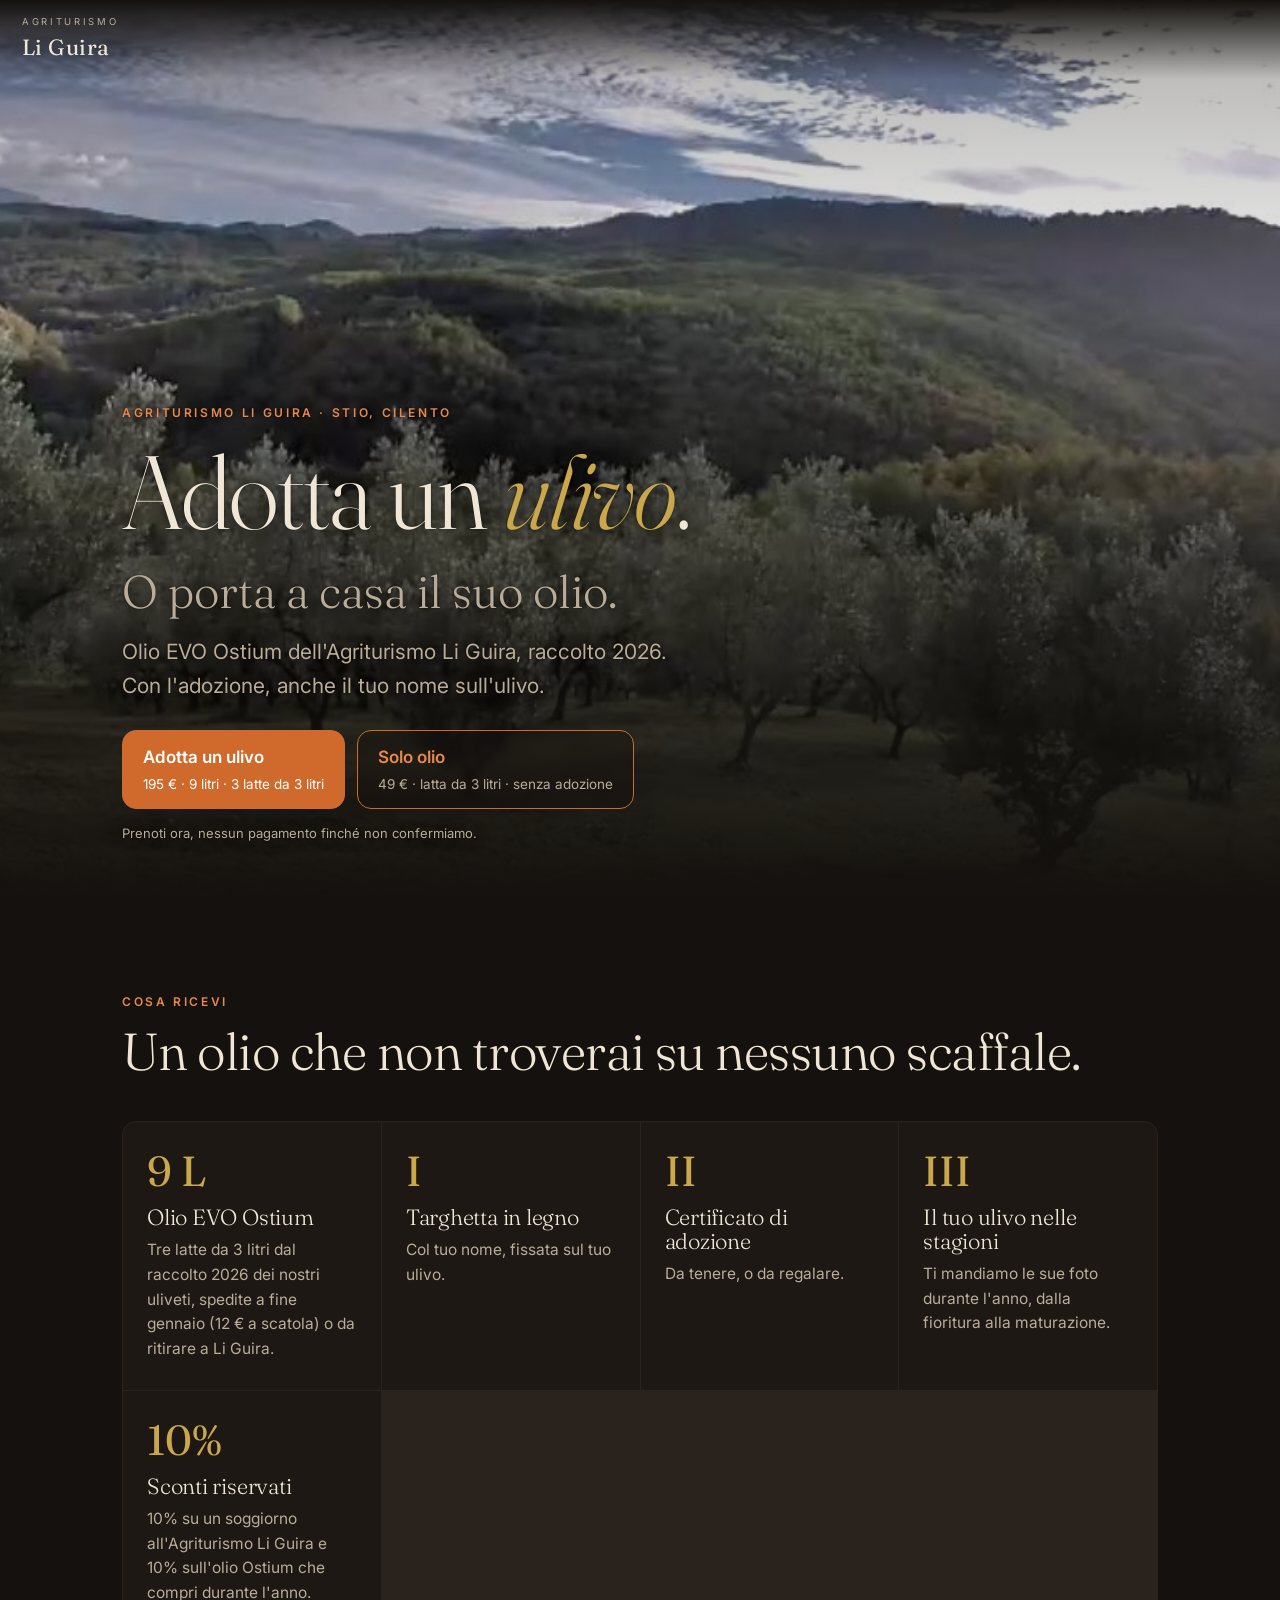
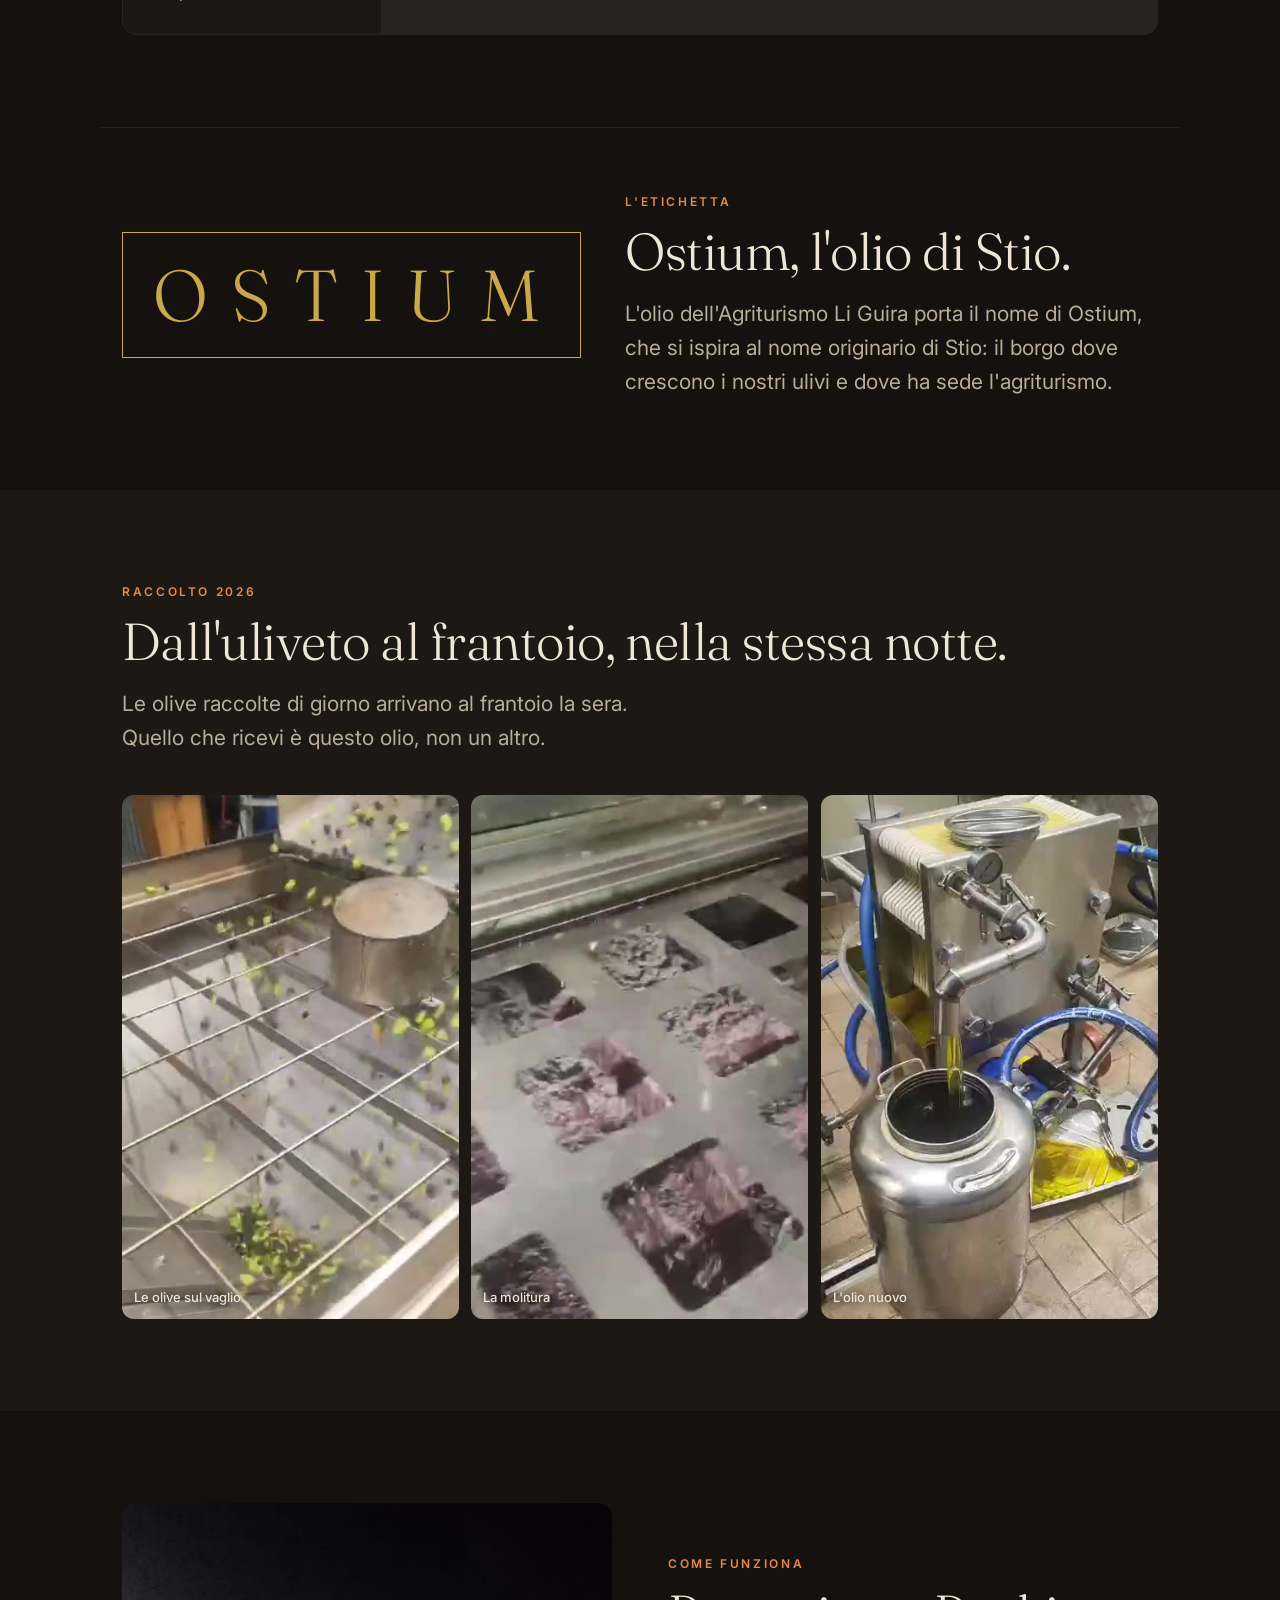
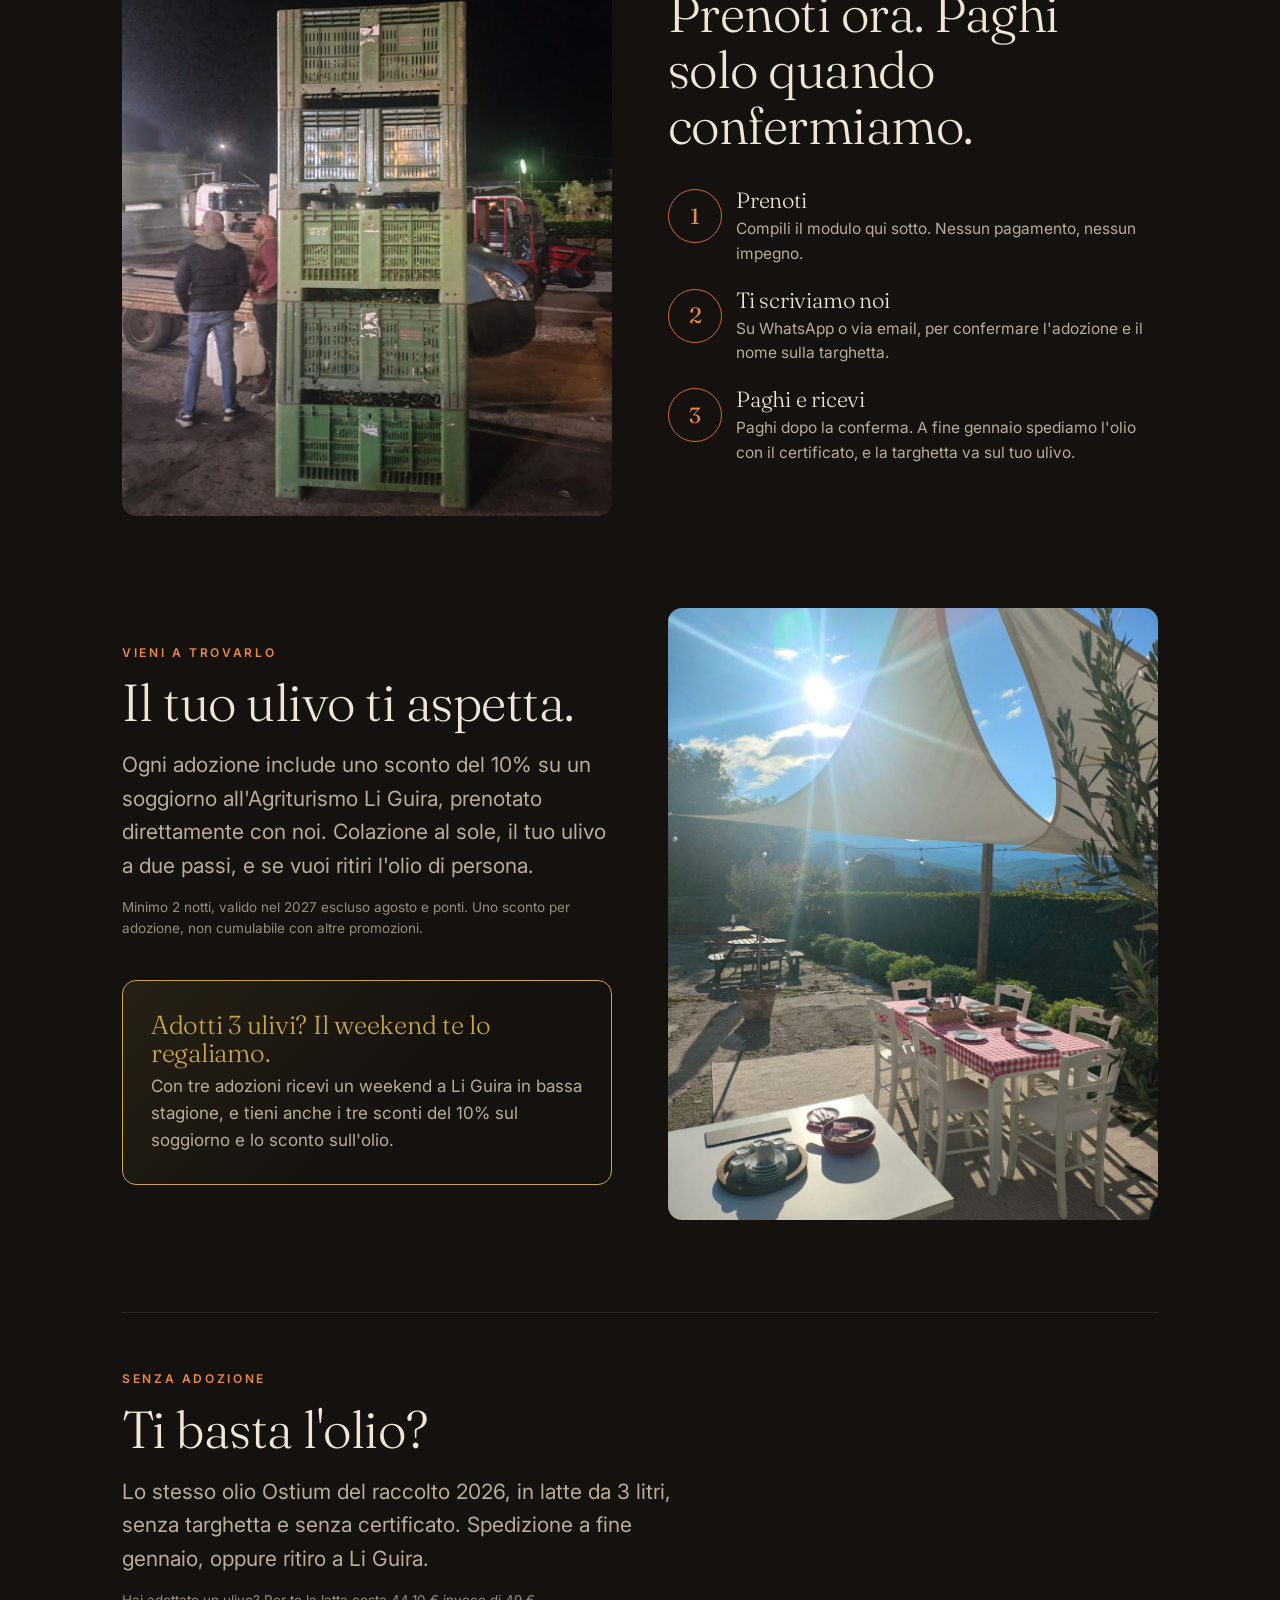
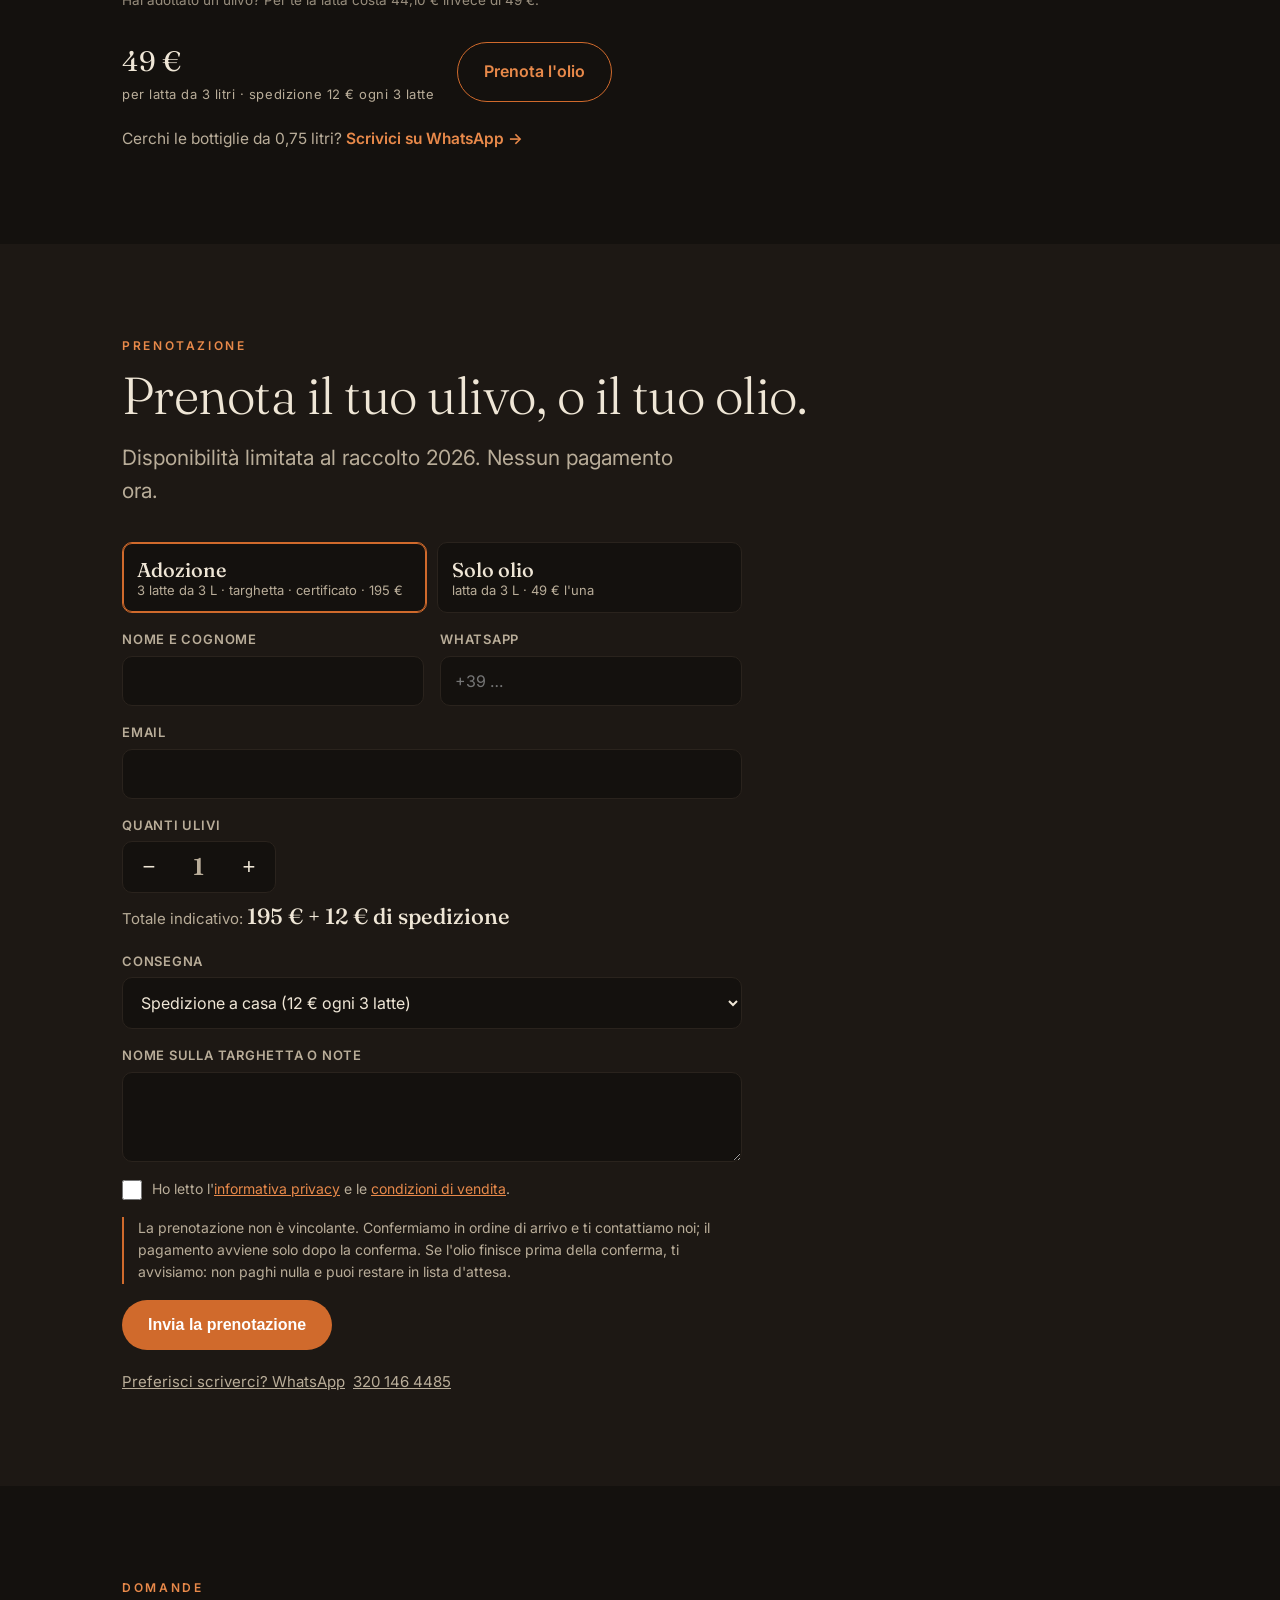
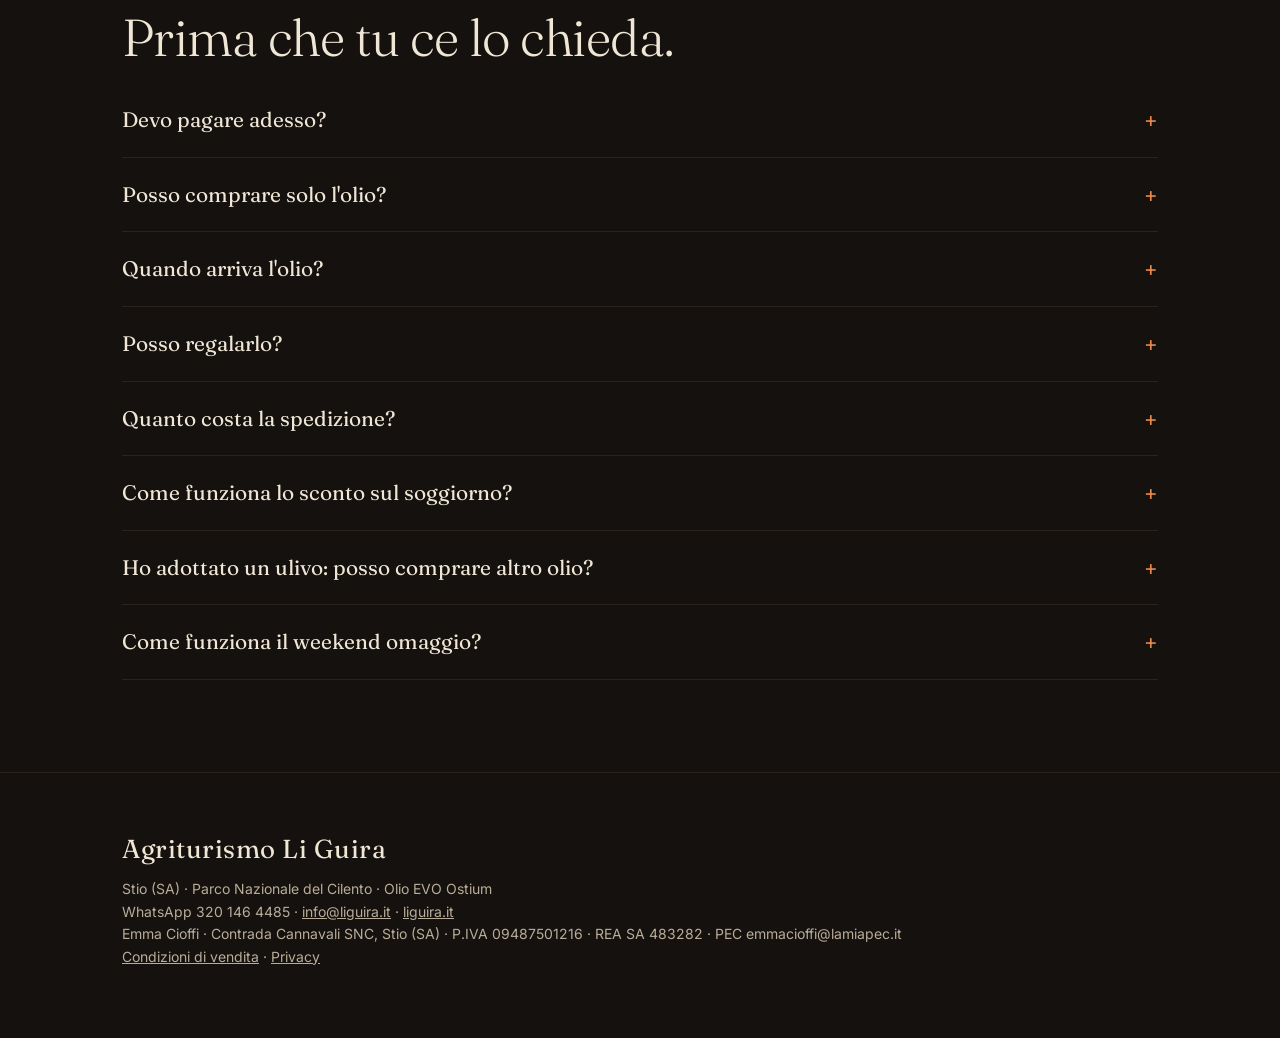
==== commit 4bf73c94: "Adotta un ulivo (IT): spedizione 12 € a scatola da 3 latte, totale con spedizione nel modulo Co-Auth" ====
--- a/adotta/it/index.html
+++ b/adotta/it/index.html
@@ -182,7 +182,7 @@
     <div class="eyebrow" data-t="get_eye">Cosa ricevi</div>
     <h2 data-t="get_h">Un olio che non troverai su nessuno scaffale.</h2>
     <div class="grid4">
-      <div class="item"><div class="n">9 L</div><h3 data-t="g1h">Olio EVO Ostium</h3><p data-t="g1p">Tre latte da 3 litri dal raccolto 2026 dei nostri uliveti, spedite a fine gennaio (spedizione a parte) o da ritirare a Li Guira.</p></div>
+      <div class="item"><div class="n">9 L</div><h3 data-t="g1h">Olio EVO Ostium</h3><p data-t="g1p">Tre latte da 3 litri dal raccolto 2026 dei nostri uliveti, spedite a fine gennaio (12 € a scatola) o da ritirare a Li Guira.</p></div>
       <div class="item"><div class="n">I</div><h3 data-t="g2h">Targhetta in legno</h3><p data-t="g2p">Col tuo nome, fissata sul tuo ulivo.</p></div>
       <div class="item"><div class="n">II</div><h3 data-t="g3h">Certificato di adozione</h3><p data-t="g3p">Da tenere, o da regalare.</p></div>
       <div class="item"><div class="n">III</div><h3 data-t="g4h">Il tuo ulivo nelle stagioni</h3><p data-t="g4p">Ti mandiamo le sue foto durante l'anno, dalla fioritura alla maturazione.</p></div>
@@ -256,7 +256,7 @@
         <p class="terms" data-t="so_ad">Hai adottato un ulivo? Per te la latta costa 44,10 € invece di 49 €.</p>
       </div>
       <div class="solo-box">
-        <div class="price-tag">49 €<small data-t="so_unit">per latta da 3 litri · spedizione a parte</small></div>
+        <div class="price-tag">49 €<small data-t="so_unit">per latta da 3 litri · spedizione 12 € ogni 3 latte</small></div>
         <a class="cta ghost" href="#prenota" data-pick="olio" data-t="so_btn">Prenota l'olio</a>
       </div>
     </div>
@@ -286,7 +286,7 @@
       </label>
       <label><span data-t="l_rit">Consegna</span>
         <select name="ritiro">
-          <option value="Spedizione" data-t="o_sped">Spedizione a casa (costo a parte)</option>
+          <option value="Spedizione" data-t="o_sped">Spedizione a casa (12 € ogni 3 latte)</option>
           <option value="Ritiro a Li Guira" data-t="o_rit">Ritiro a Li Guira (senza spedizione)</option>
           <option value="Da decidere" data-t="o_dec">Decido più avanti</option>
         </select>
@@ -314,7 +314,7 @@
     <details><summary data-t="q6">Posso comprare solo l'olio?</summary><p data-t="a6">Sì: la latta da 3 litri costa 49 €, ed è lo stesso olio Ostium del raccolto 2026. Scegli "Solo olio" nel modulo e indica quante latte vuoi. Per le bottiglie da 0,75 litri scrivici su WhatsApp.</p></details>
     <details><summary data-t="q2">Quando arriva l'olio?</summary><p data-t="a2">Spediamo a fine gennaio. Se scegli il ritiro, lo prendi quando vieni a Li Guira.</p></details>
     <details><summary data-t="q3">Posso regalarlo?</summary><p data-t="a3">Sì. Scrivi nelle note il nome da mettere sulla targhetta e sul certificato: possiamo intestarli a chi vuoi.</p></details>
-    <details><summary data-t="q4">Quanto costa la spedizione?</summary><p data-t="a4">Dipende dalla destinazione e dal numero di latte. Te lo diciamo prima della conferma, così decidi con il prezzo completo. Se preferisci, ritiri a Li Guira senza spese.</p></details>
+    <details><summary data-t="q4">Quanto costa la spedizione?</summary><p data-t="a4">12 € per ogni scatola da 3 latte, in Italia continentale. Per le isole te lo confermiamo prima, così decidi con il prezzo completo. Se preferisci, ritiri a Li Guira senza spese.</p></details>
     <details><summary data-t="q7">Come funziona lo sconto sul soggiorno?</summary><p data-t="a7">Ogni ulivo adottato dà diritto a uno sconto del 10% su un soggiorno all'Agriturismo Li Guira prenotato direttamente con noi (WhatsApp o sito): minimo 2 notti, nel 2027, escluso agosto e ponti. Non è cumulabile con altre promozioni e non vale per l'acquisto del solo olio.</p></details>
     <details><summary data-t="q8">Ho adottato un ulivo: posso comprare altro olio?</summary><p data-t="a8">Sì, con il 10% di sconto: la latta ti costa 44,10 € invece di 49 €. Vale per tutto il 2027, fino a esaurimento dell'olio del raccolto.</p></details>
     <details><summary data-t="q5">Come funziona il weekend omaggio?</summary><p data-t="a5">Adottando tre ulivi ricevi un weekend a Li Guira in bassa stagione. Date e alloggio li concordiamo insieme. Il weekend si aggiunge agli sconti: tieni i tre sconti del 10% sul soggiorno e il 10% sull'olio.</p></details>
@@ -346,7 +346,10 @@
 const QLAB={adozione:{it:'Quanti ulivi',en:'How many trees',de:'Wie viele Bäume'}, olio:{it:'Quante latte da 3 L',en:'How many boxes',de:'Wie viele Boxen'}};
 function calc(){
   document.getElementById('qn').textContent=q;
-  document.getElementById('tot').textContent=(q*PREZZO[tipo]).toLocaleString('it-IT')+' €';
+  const sel=document.querySelector('[name=ritiro]');
+  const box=tipo==='adozione'?q:Math.ceil(q/3);
+  const sped=(sel&&sel.value==='Spedizione')?12*box:0;
+  document.getElementById('tot').textContent=(q*PREZZO[tipo]).toLocaleString('it-IT')+' €'+(sped?' + '+sped+' € di spedizione':'');
   document.getElementById('gift').style.display=(tipo==='adozione'&&q>=3)?'inline':'none';
   document.getElementById('qlab').textContent=QLAB[tipo].it;
 }
@@ -355,6 +358,7 @@
 }
 document.querySelectorAll('.pick button').forEach(b=>b.onclick=()=>setTipo(b.dataset.tipo));
 document.querySelectorAll('[data-pick]').forEach(a=>a.addEventListener('click',()=>setTipo(a.dataset.pick)));
+document.querySelector('[name=ritiro]').addEventListener('change',calc);
 document.querySelectorAll('.stepper button').forEach(b=>b.onclick=()=>{q=Math.min(20,Math.max(1,q+ +b.dataset.d));calc();});
 
 /* video in fondo pagina: partono solo quando visibili */
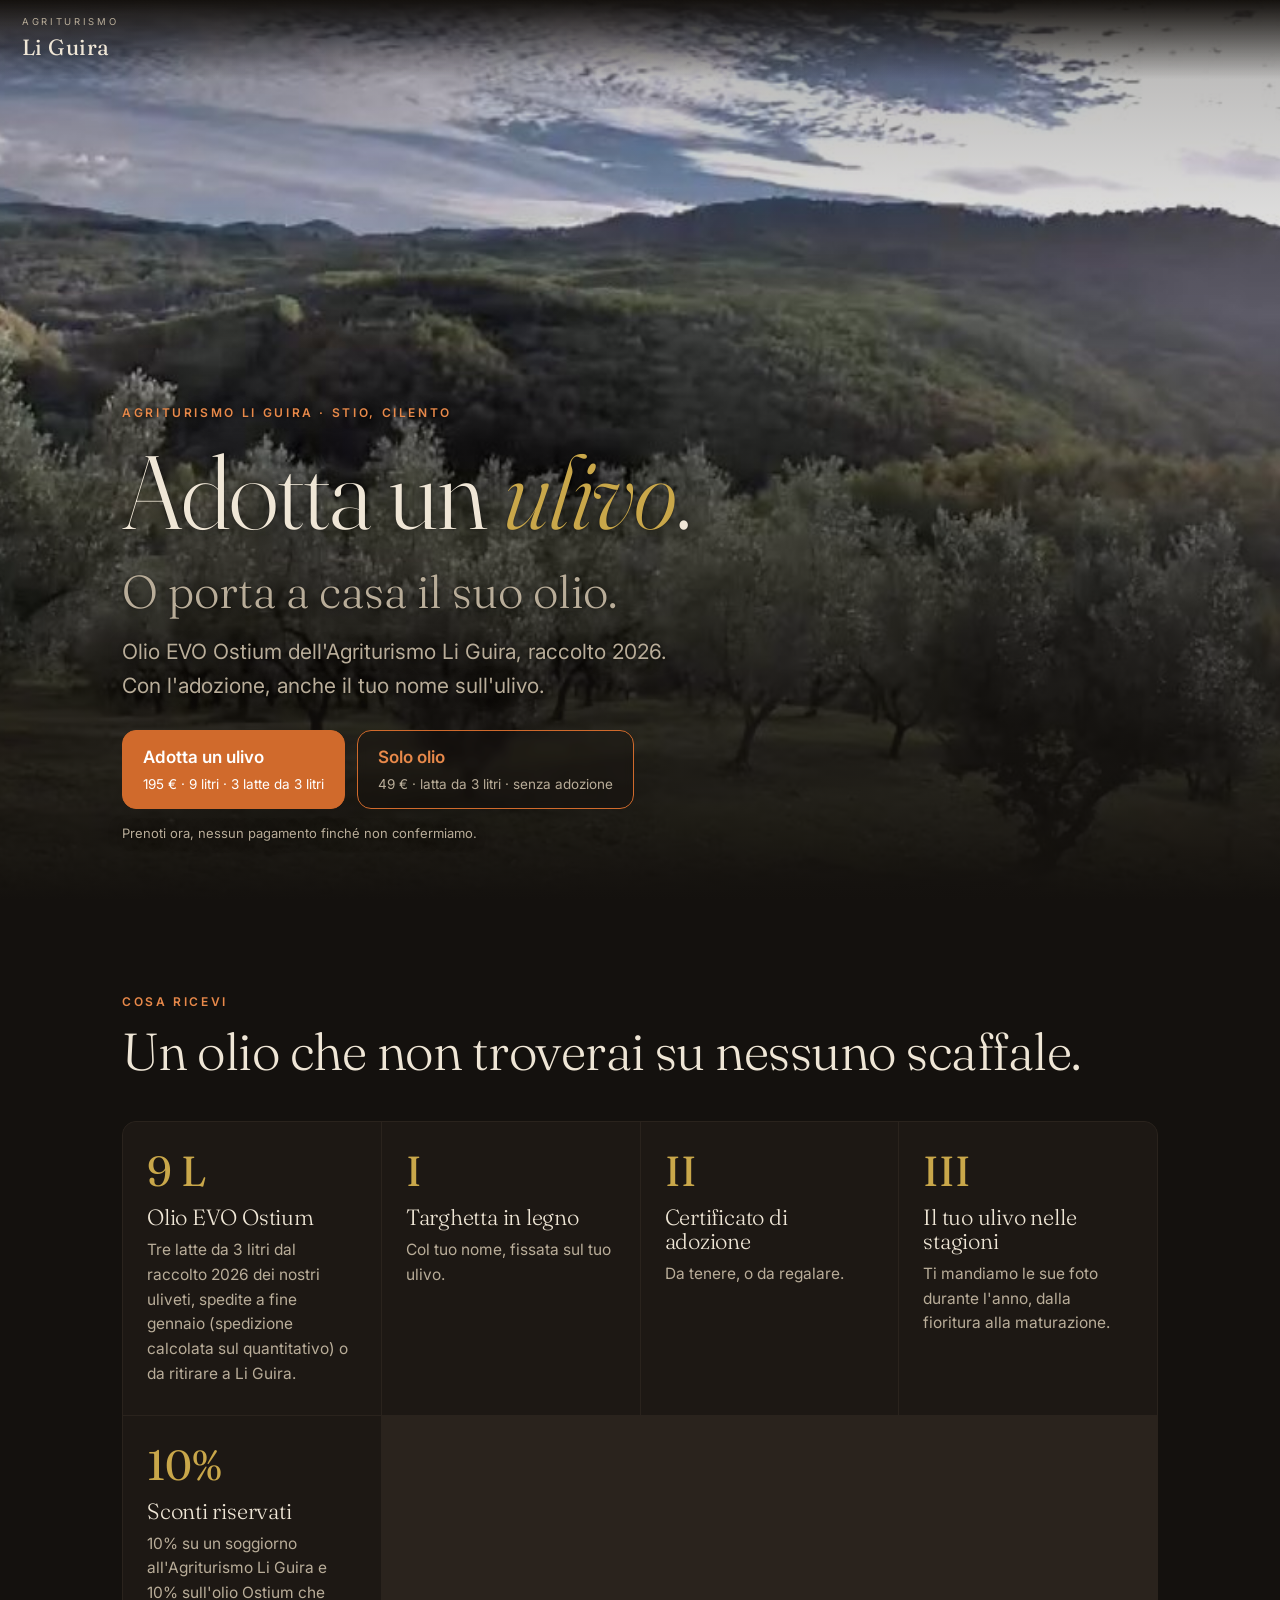
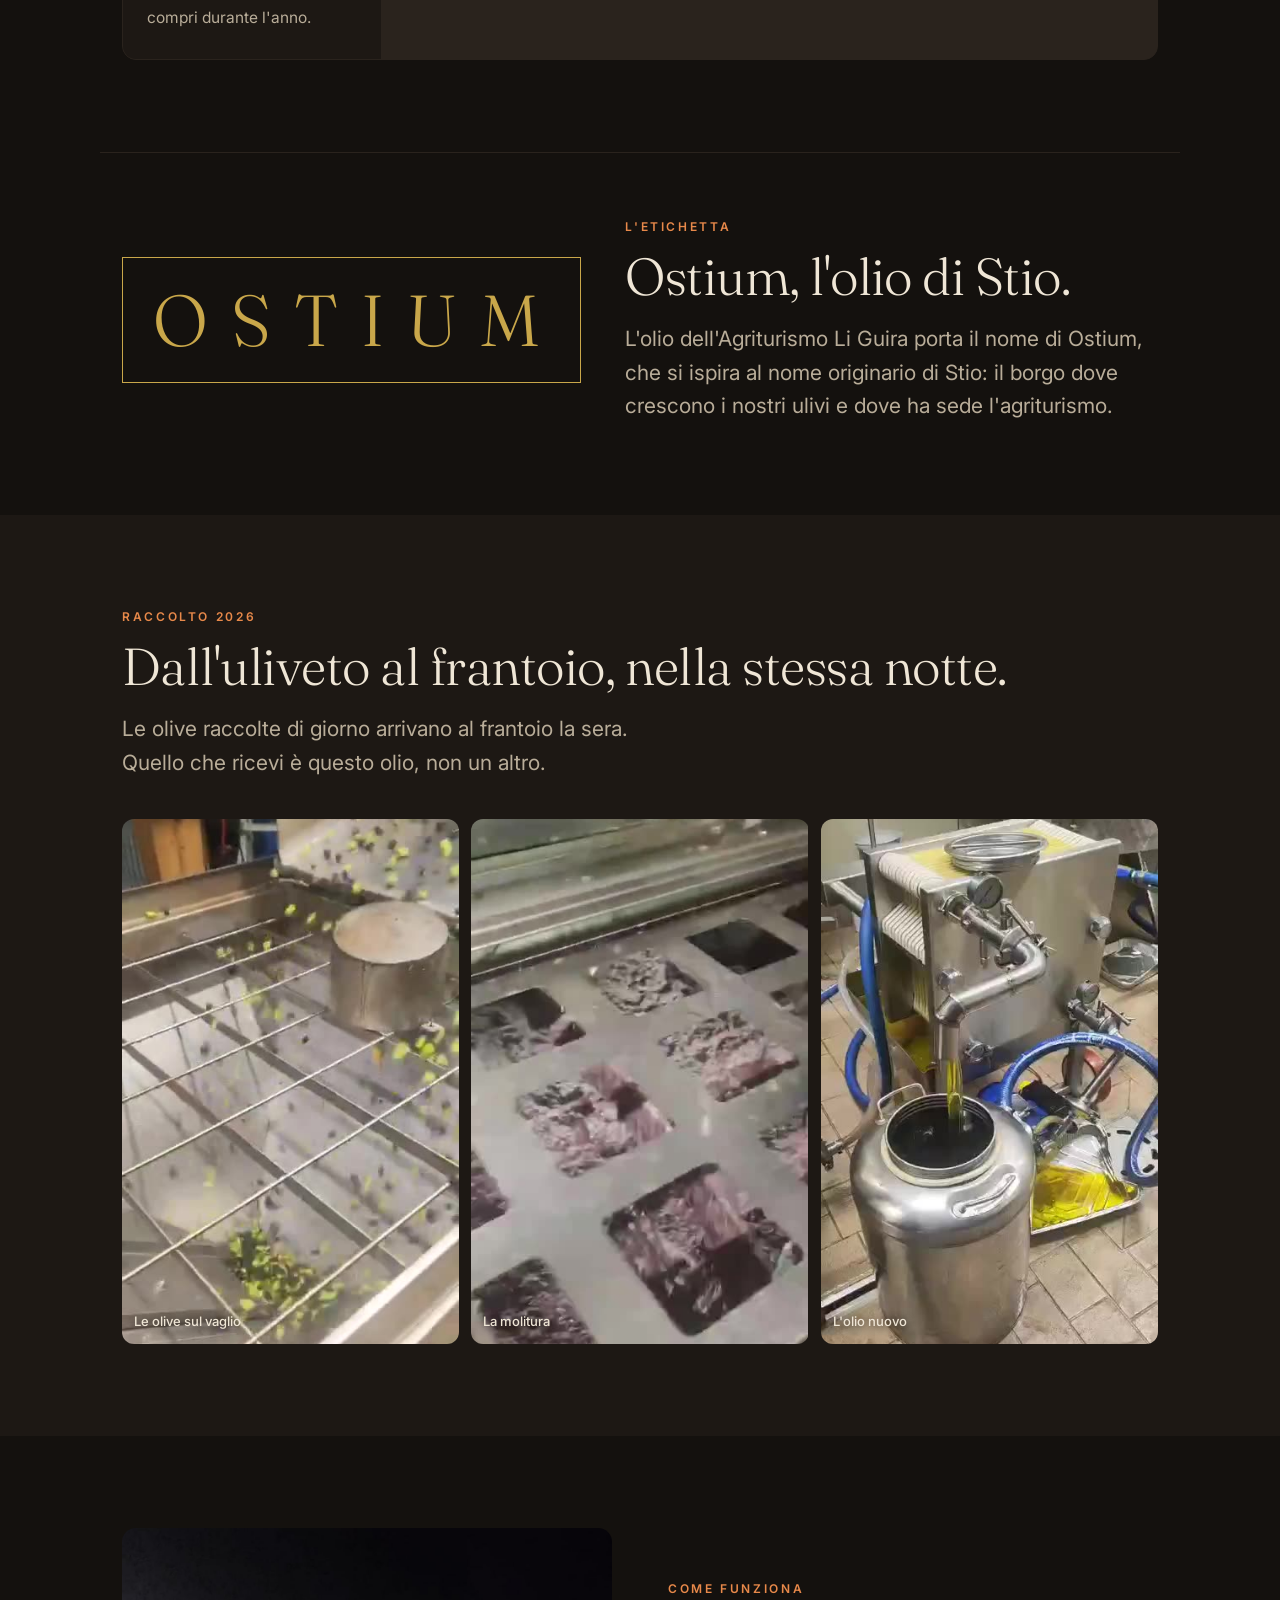
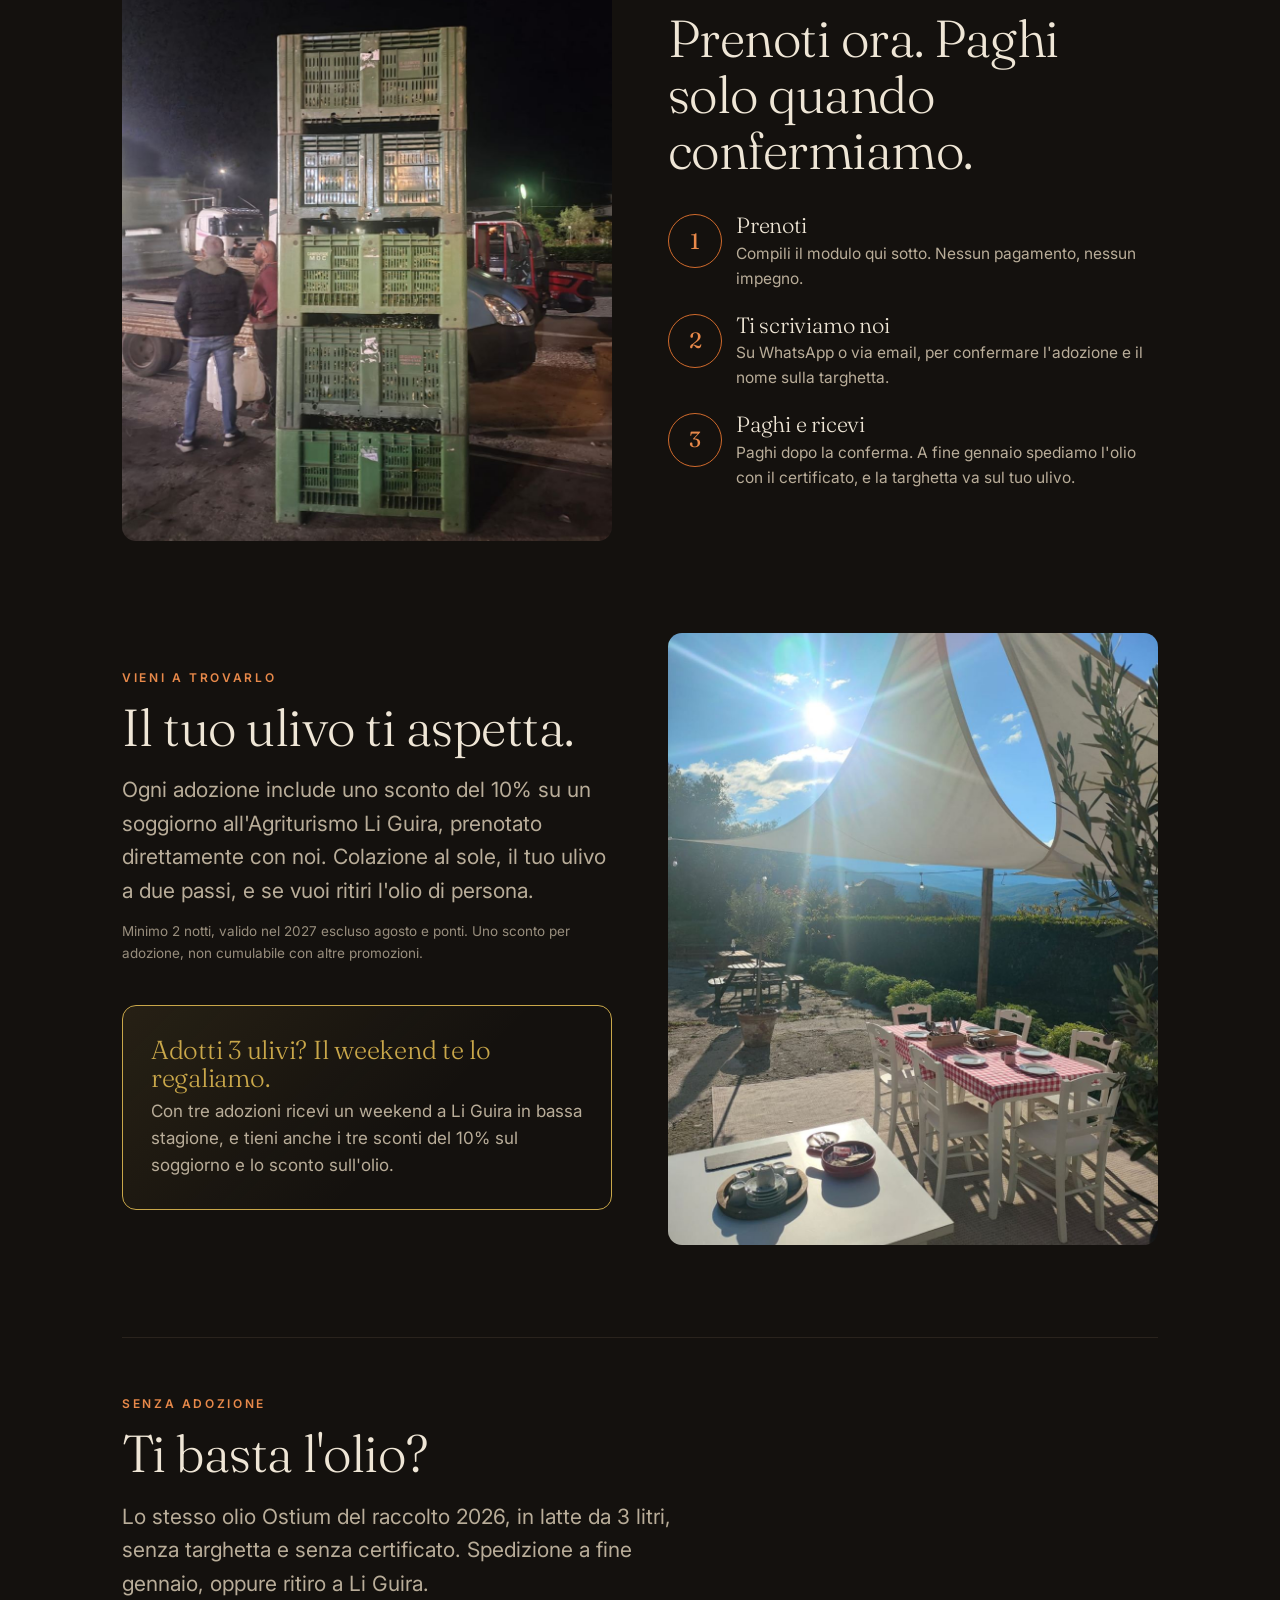
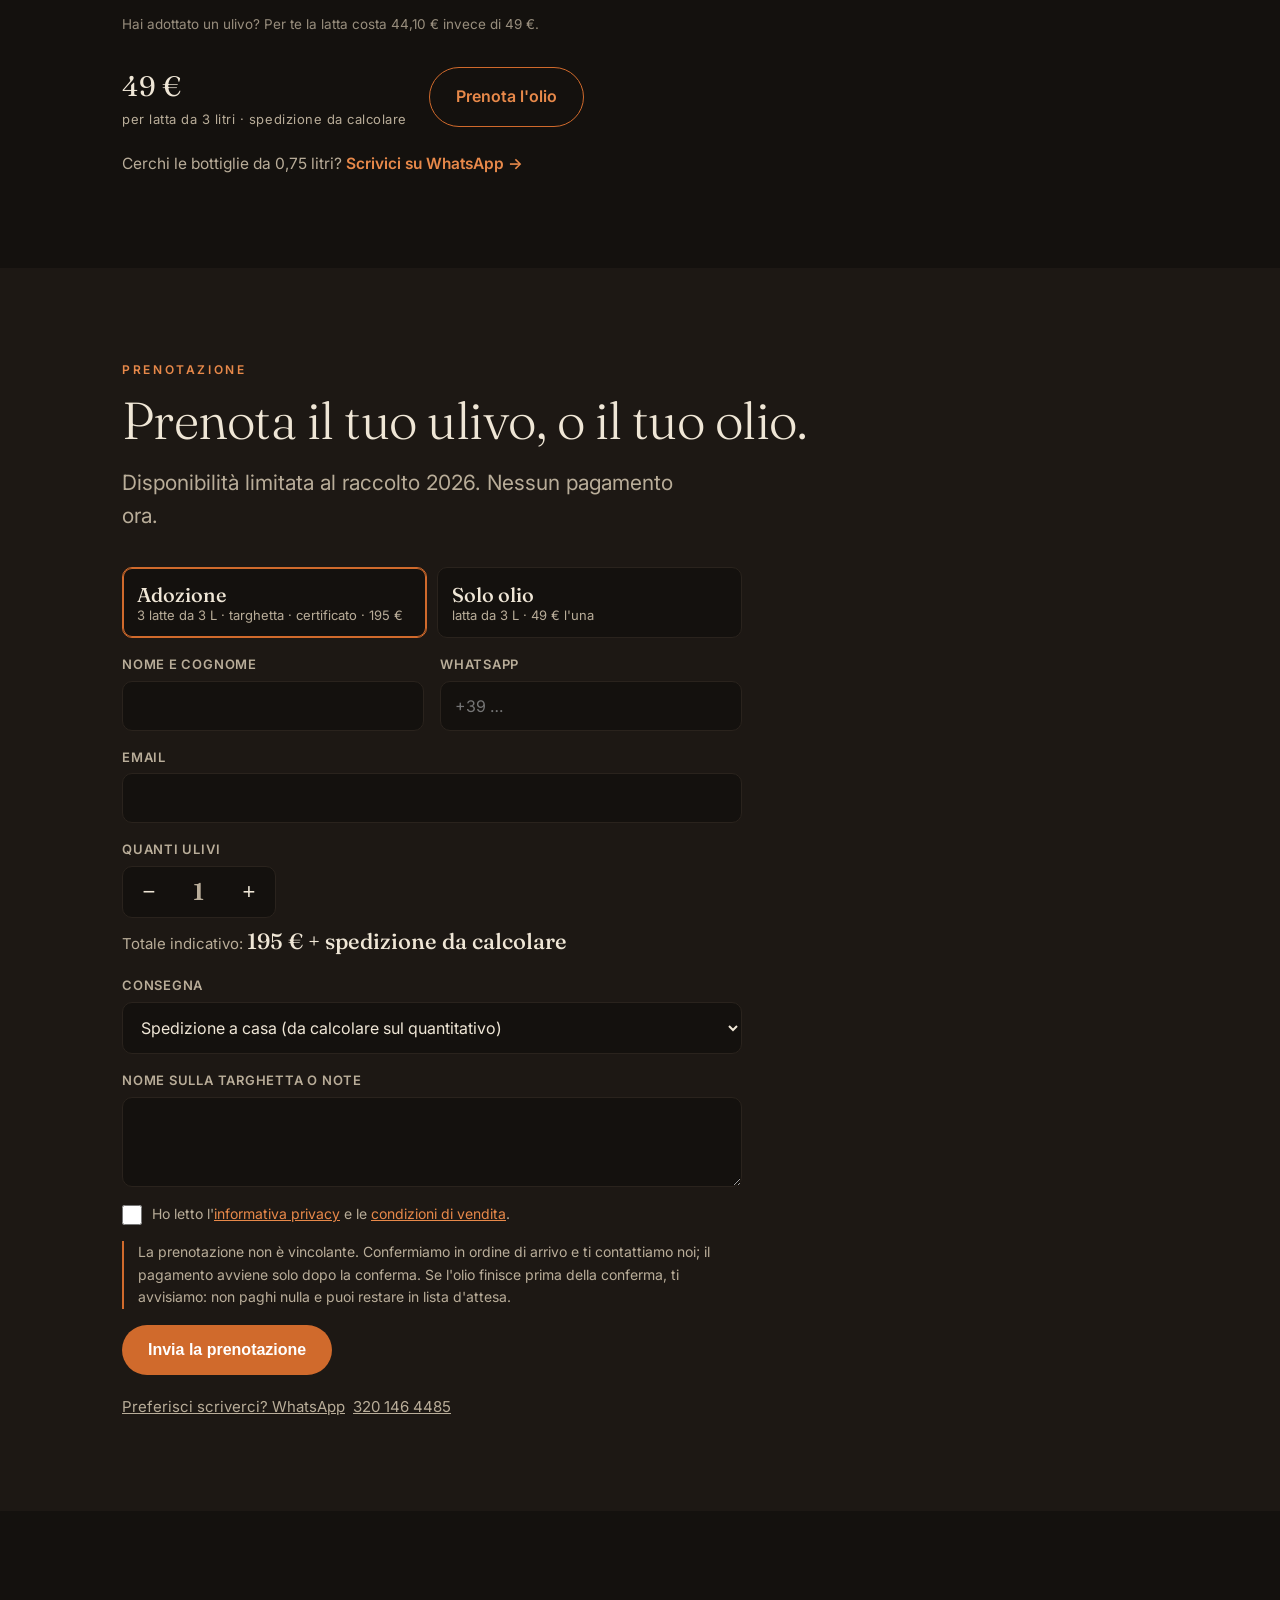
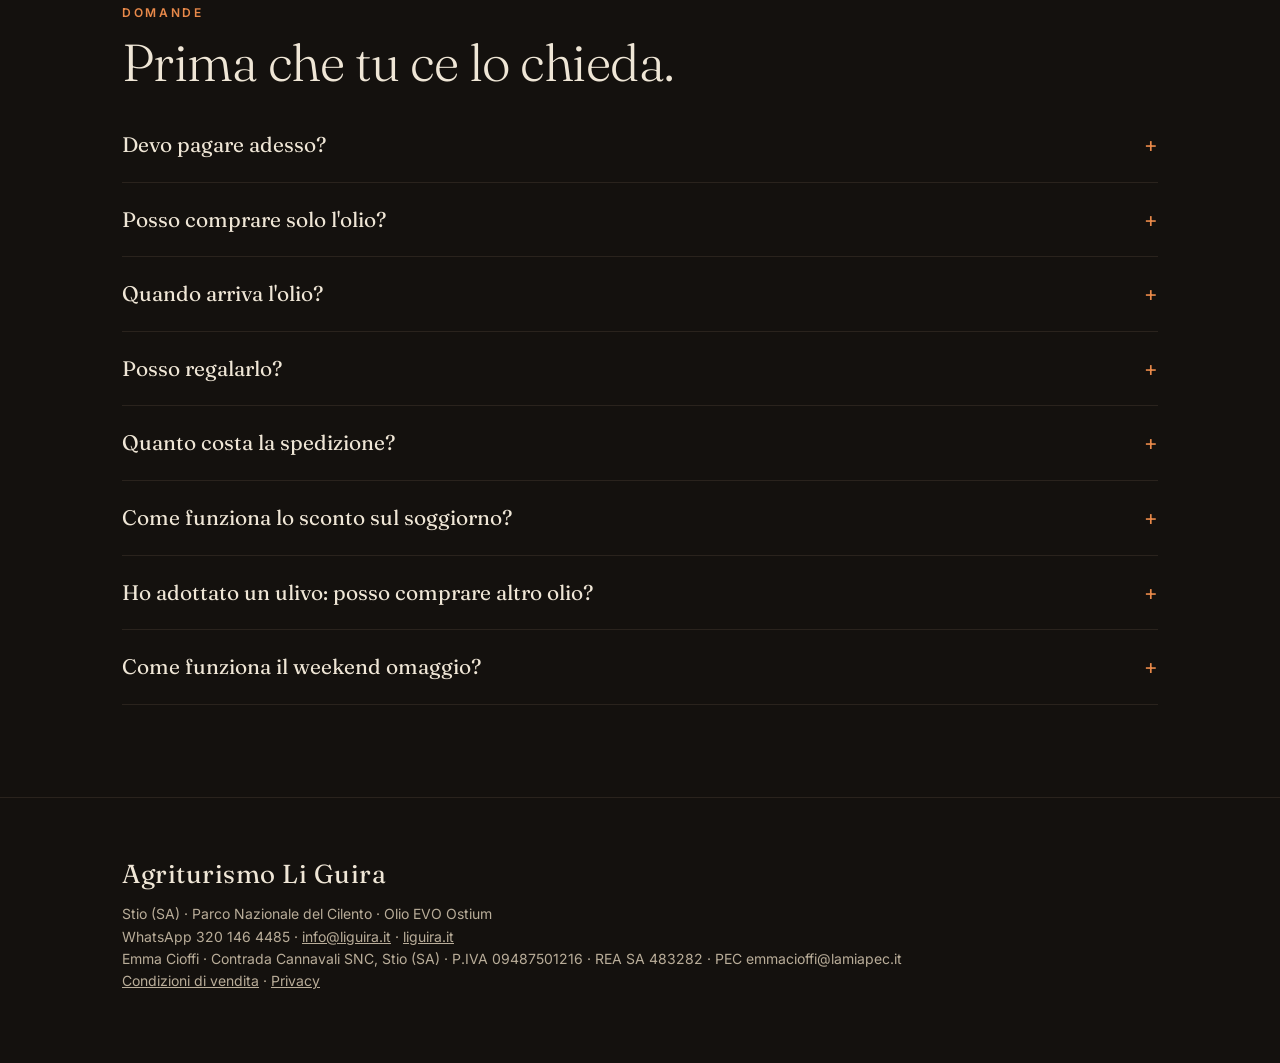
==== commit 6bfa22c0: "Adotta un ulivo (IT): spedizione da calcolare sul quantitativo Co-Authored-By: Claude Sonnet 5.5 <no" ====
--- a/adotta/it/index.html
+++ b/adotta/it/index.html
@@ -182,7 +182,7 @@
     <div class="eyebrow" data-t="get_eye">Cosa ricevi</div>
     <h2 data-t="get_h">Un olio che non troverai su nessuno scaffale.</h2>
     <div class="grid4">
-      <div class="item"><div class="n">9 L</div><h3 data-t="g1h">Olio EVO Ostium</h3><p data-t="g1p">Tre latte da 3 litri dal raccolto 2026 dei nostri uliveti, spedite a fine gennaio (12 € a scatola) o da ritirare a Li Guira.</p></div>
+      <div class="item"><div class="n">9 L</div><h3 data-t="g1h">Olio EVO Ostium</h3><p data-t="g1p">Tre latte da 3 litri dal raccolto 2026 dei nostri uliveti, spedite a fine gennaio (spedizione calcolata sul quantitativo) o da ritirare a Li Guira.</p></div>
       <div class="item"><div class="n">I</div><h3 data-t="g2h">Targhetta in legno</h3><p data-t="g2p">Col tuo nome, fissata sul tuo ulivo.</p></div>
       <div class="item"><div class="n">II</div><h3 data-t="g3h">Certificato di adozione</h3><p data-t="g3p">Da tenere, o da regalare.</p></div>
       <div class="item"><div class="n">III</div><h3 data-t="g4h">Il tuo ulivo nelle stagioni</h3><p data-t="g4p">Ti mandiamo le sue foto durante l'anno, dalla fioritura alla maturazione.</p></div>
@@ -256,7 +256,7 @@
         <p class="terms" data-t="so_ad">Hai adottato un ulivo? Per te la latta costa 44,10 € invece di 49 €.</p>
       </div>
       <div class="solo-box">
-        <div class="price-tag">49 €<small data-t="so_unit">per latta da 3 litri · spedizione 12 € ogni 3 latte</small></div>
+        <div class="price-tag">49 €<small data-t="so_unit">per latta da 3 litri · spedizione da calcolare</small></div>
         <a class="cta ghost" href="#prenota" data-pick="olio" data-t="so_btn">Prenota l'olio</a>
       </div>
     </div>
@@ -286,7 +286,7 @@
       </label>
       <label><span data-t="l_rit">Consegna</span>
         <select name="ritiro">
-          <option value="Spedizione" data-t="o_sped">Spedizione a casa (12 € ogni 3 latte)</option>
+          <option value="Spedizione" data-t="o_sped">Spedizione a casa (da calcolare sul quantitativo)</option>
           <option value="Ritiro a Li Guira" data-t="o_rit">Ritiro a Li Guira (senza spedizione)</option>
           <option value="Da decidere" data-t="o_dec">Decido più avanti</option>
         </select>
@@ -314,7 +314,7 @@
     <details><summary data-t="q6">Posso comprare solo l'olio?</summary><p data-t="a6">Sì: la latta da 3 litri costa 49 €, ed è lo stesso olio Ostium del raccolto 2026. Scegli "Solo olio" nel modulo e indica quante latte vuoi. Per le bottiglie da 0,75 litri scrivici su WhatsApp.</p></details>
     <details><summary data-t="q2">Quando arriva l'olio?</summary><p data-t="a2">Spediamo a fine gennaio. Se scegli il ritiro, lo prendi quando vieni a Li Guira.</p></details>
     <details><summary data-t="q3">Posso regalarlo?</summary><p data-t="a3">Sì. Scrivi nelle note il nome da mettere sulla targhetta e sul certificato: possiamo intestarli a chi vuoi.</p></details>
-    <details><summary data-t="q4">Quanto costa la spedizione?</summary><p data-t="a4">12 € per ogni scatola da 3 latte, in Italia continentale. Per le isole te lo confermiamo prima, così decidi con il prezzo completo. Se preferisci, ritiri a Li Guira senza spese.</p></details>
+    <details><summary data-t="q4">Quanto costa la spedizione?</summary><p data-t="a4">Si calcola sul quantitativo (le latte viaggiano in scatole da 3) e sulla destinazione. Te la comunichiamo prima della conferma, così decidi con il prezzo completo. Se preferisci, ritiri a Li Guira senza spese.</p></details>
     <details><summary data-t="q7">Come funziona lo sconto sul soggiorno?</summary><p data-t="a7">Ogni ulivo adottato dà diritto a uno sconto del 10% su un soggiorno all'Agriturismo Li Guira prenotato direttamente con noi (WhatsApp o sito): minimo 2 notti, nel 2027, escluso agosto e ponti. Non è cumulabile con altre promozioni e non vale per l'acquisto del solo olio.</p></details>
     <details><summary data-t="q8">Ho adottato un ulivo: posso comprare altro olio?</summary><p data-t="a8">Sì, con il 10% di sconto: la latta ti costa 44,10 € invece di 49 €. Vale per tutto il 2027, fino a esaurimento dell'olio del raccolto.</p></details>
     <details><summary data-t="q5">Come funziona il weekend omaggio?</summary><p data-t="a5">Adottando tre ulivi ricevi un weekend a Li Guira in bassa stagione. Date e alloggio li concordiamo insieme. Il weekend si aggiunge agli sconti: tieni i tre sconti del 10% sul soggiorno e il 10% sull'olio.</p></details>
@@ -347,9 +347,8 @@
 function calc(){
   document.getElementById('qn').textContent=q;
   const sel=document.querySelector('[name=ritiro]');
-  const box=tipo==='adozione'?q:Math.ceil(q/3);
-  const sped=(sel&&sel.value==='Spedizione')?12*box:0;
-  document.getElementById('tot').textContent=(q*PREZZO[tipo]).toLocaleString('it-IT')+' €'+(sped?' + '+sped+' € di spedizione':'');
+  const sped=(sel&&sel.value==='Spedizione');
+  document.getElementById('tot').textContent=(q*PREZZO[tipo]).toLocaleString('it-IT')+' €'+(sped?' + spedizione da calcolare':'');
   document.getElementById('gift').style.display=(tipo==='adozione'&&q>=3)?'inline':'none';
   document.getElementById('qlab').textContent=QLAB[tipo].it;
 }
